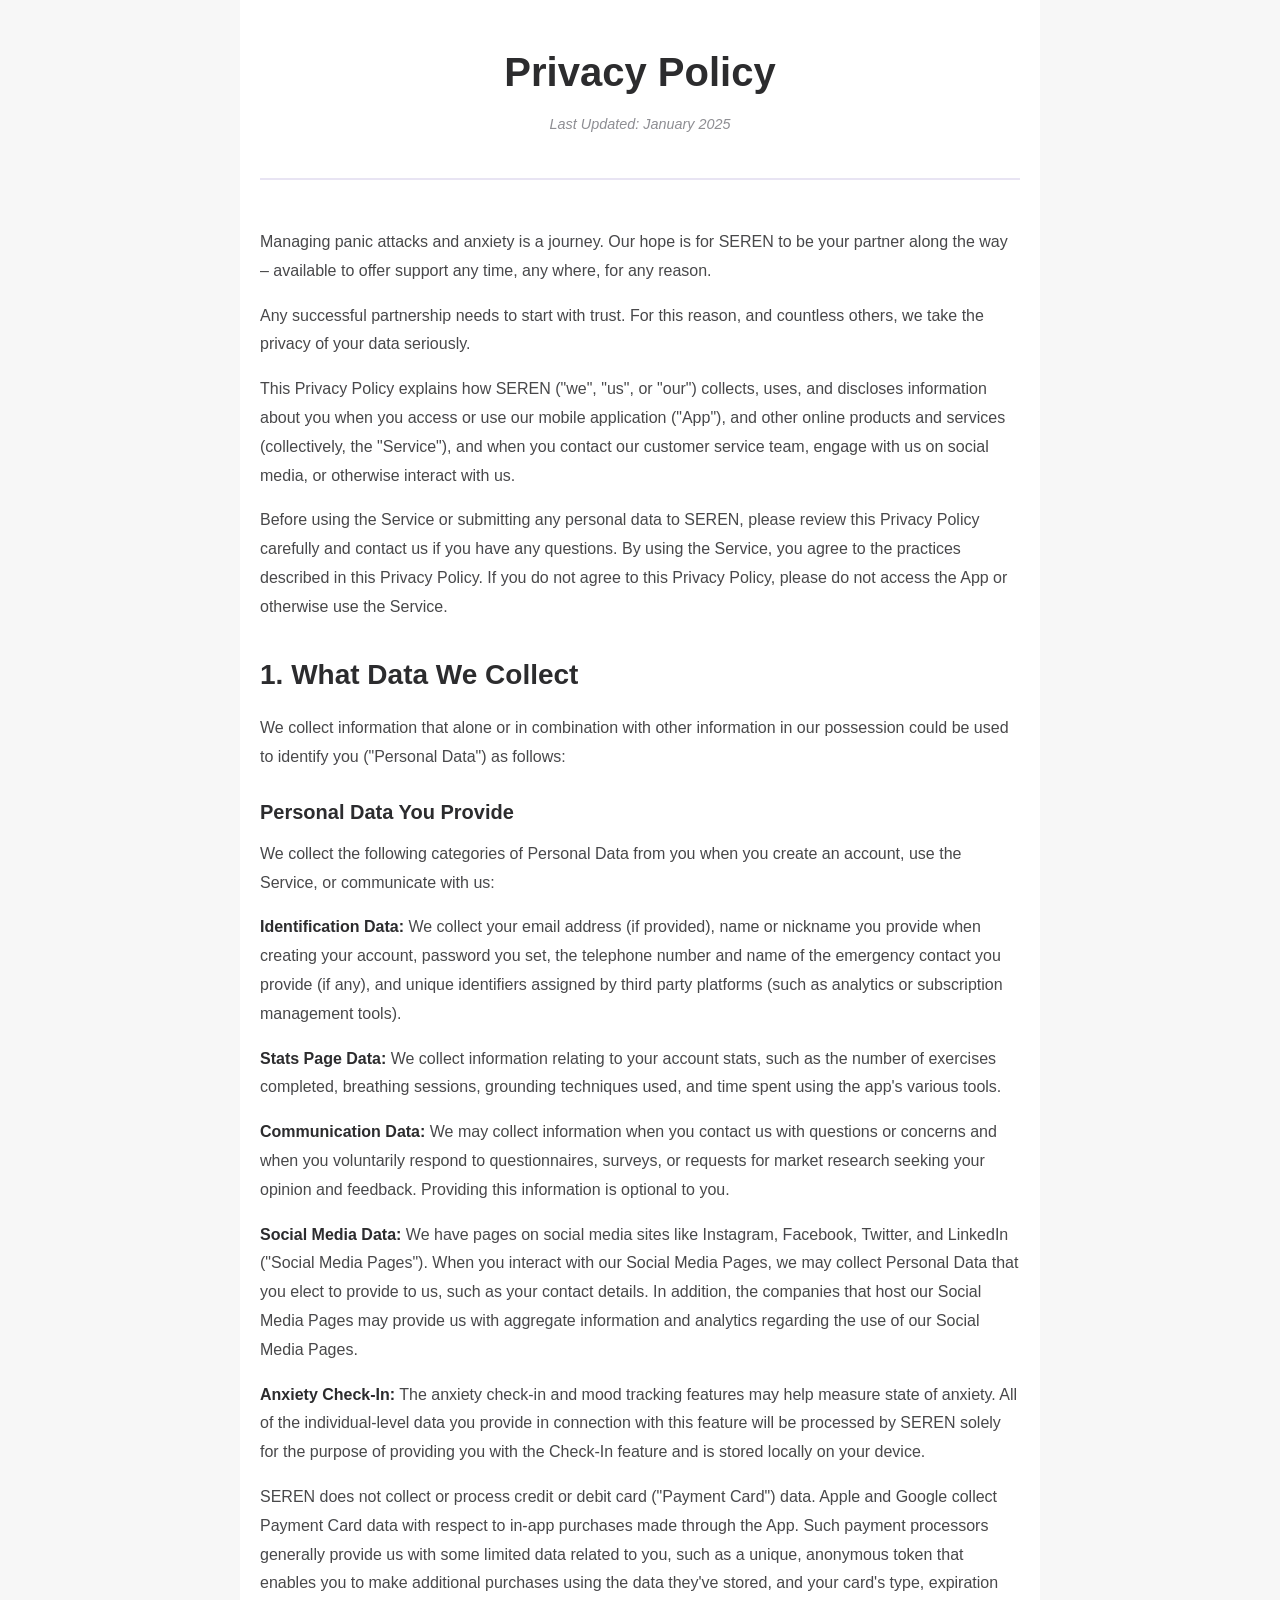
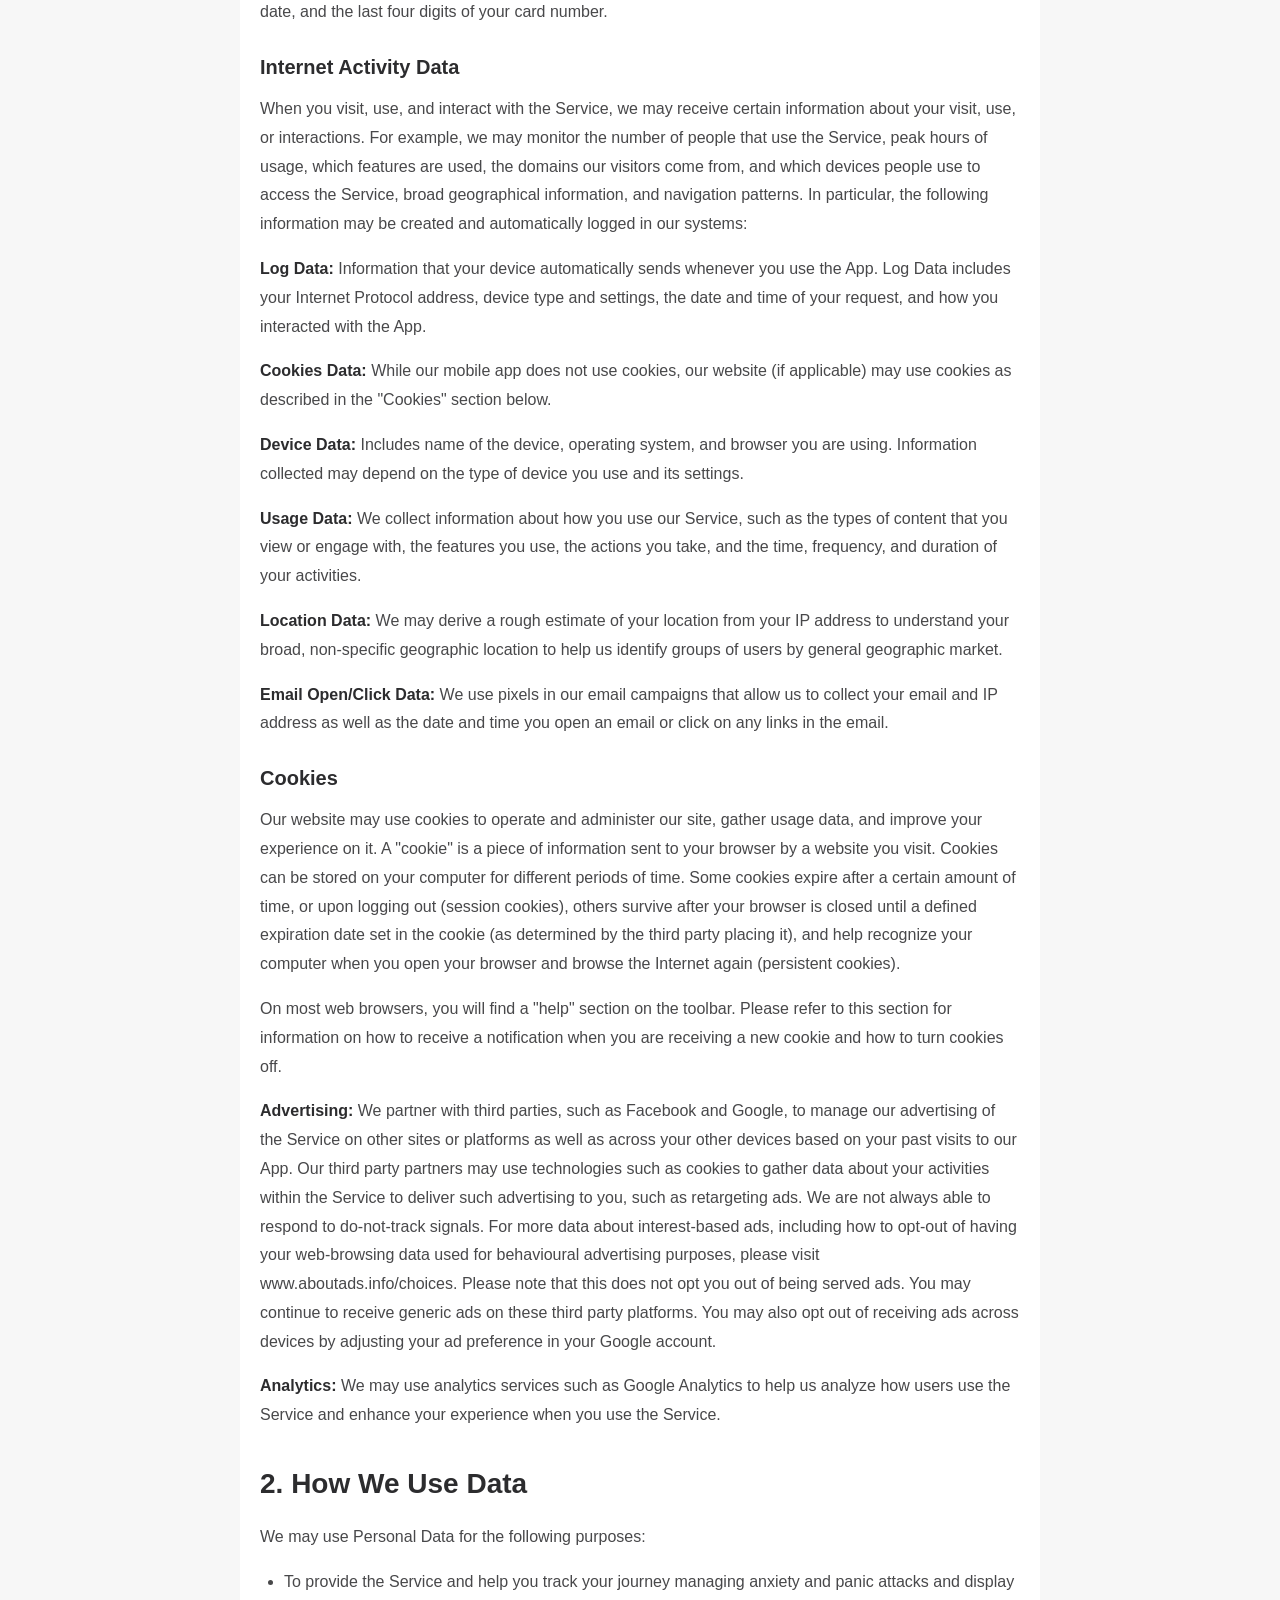
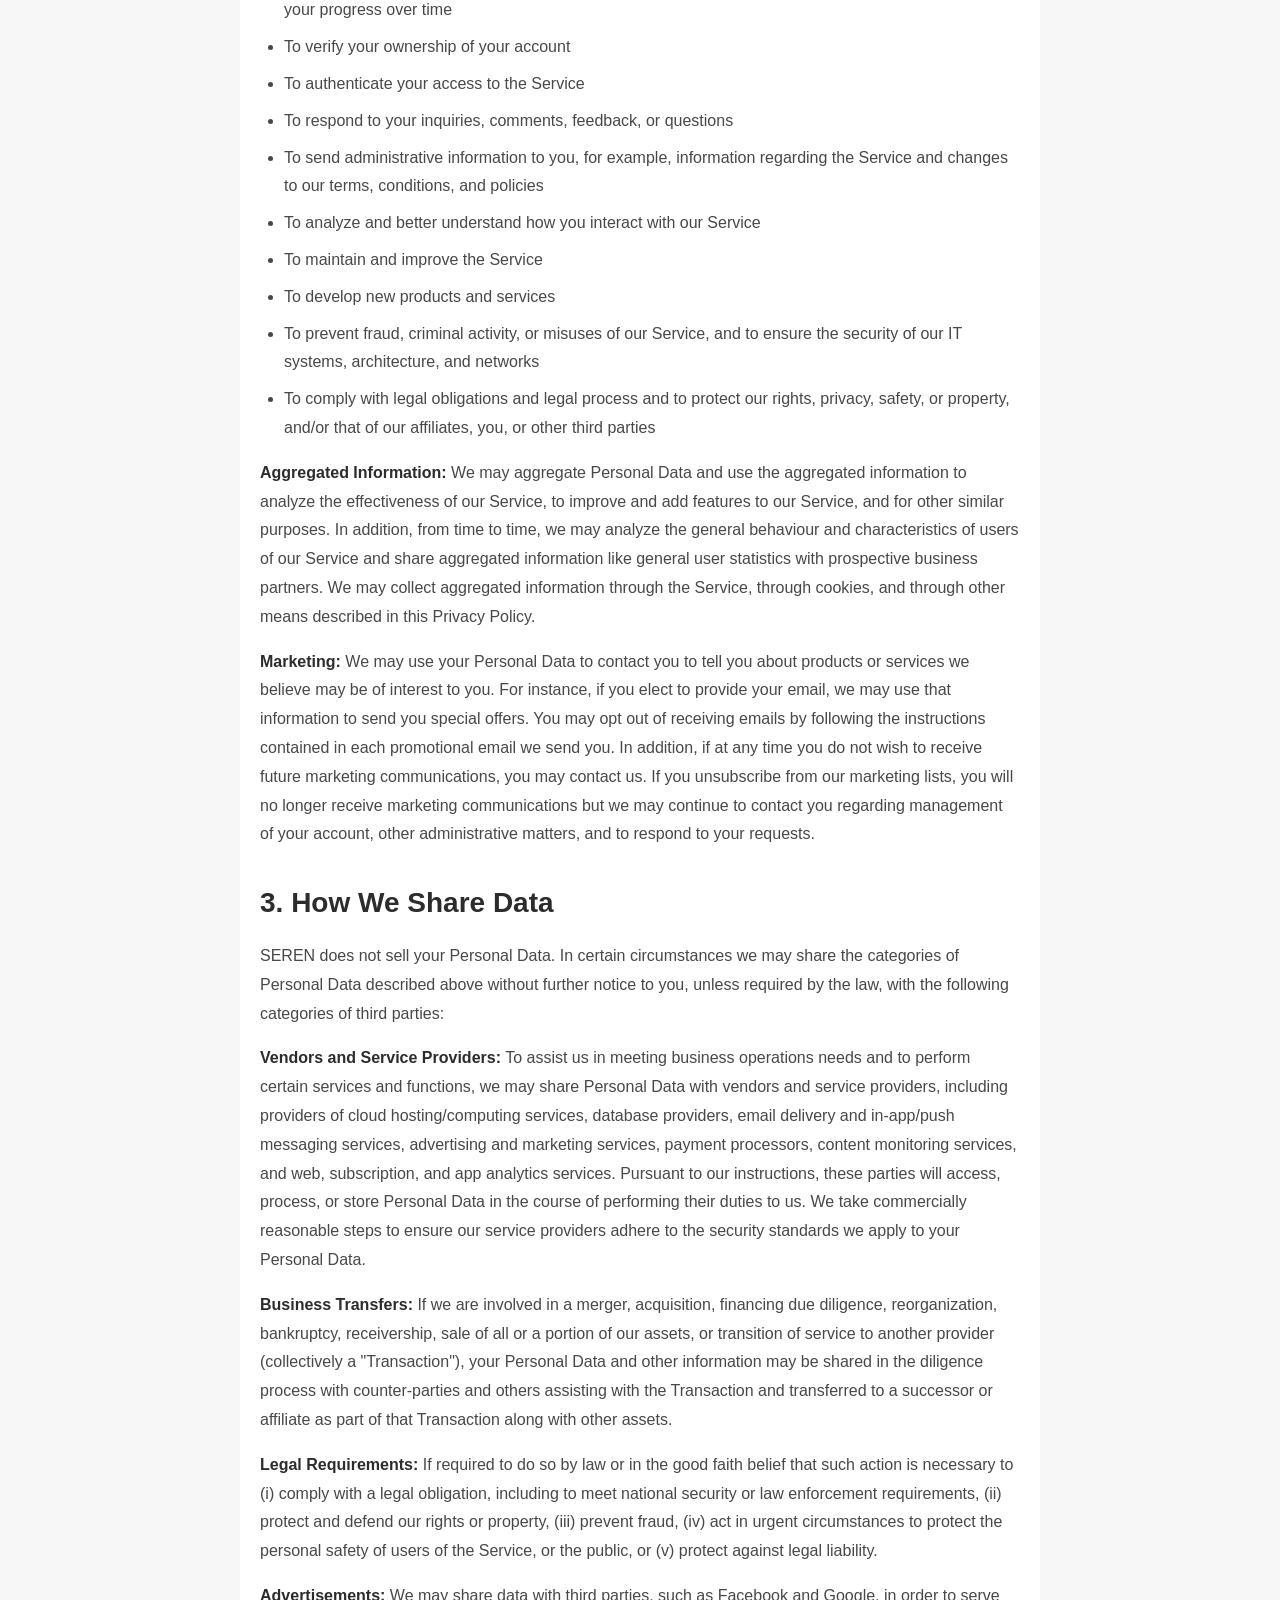
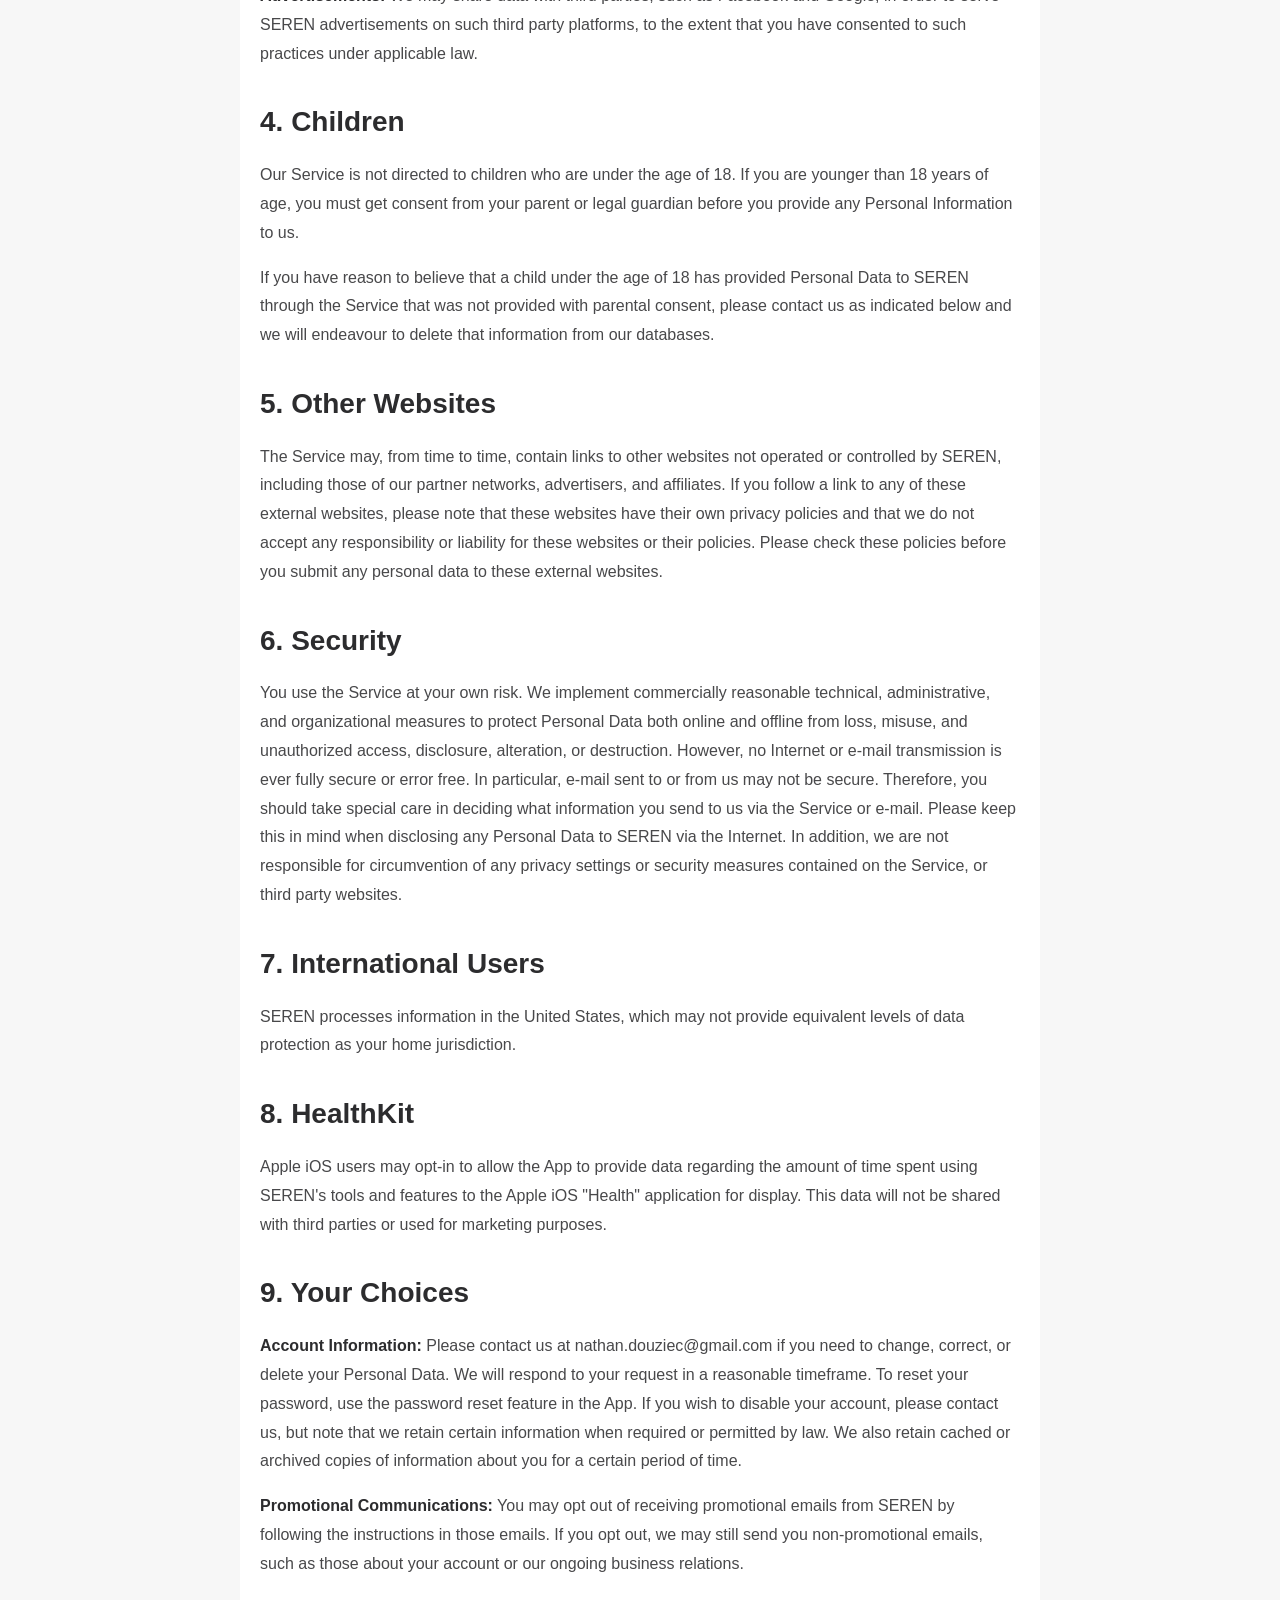
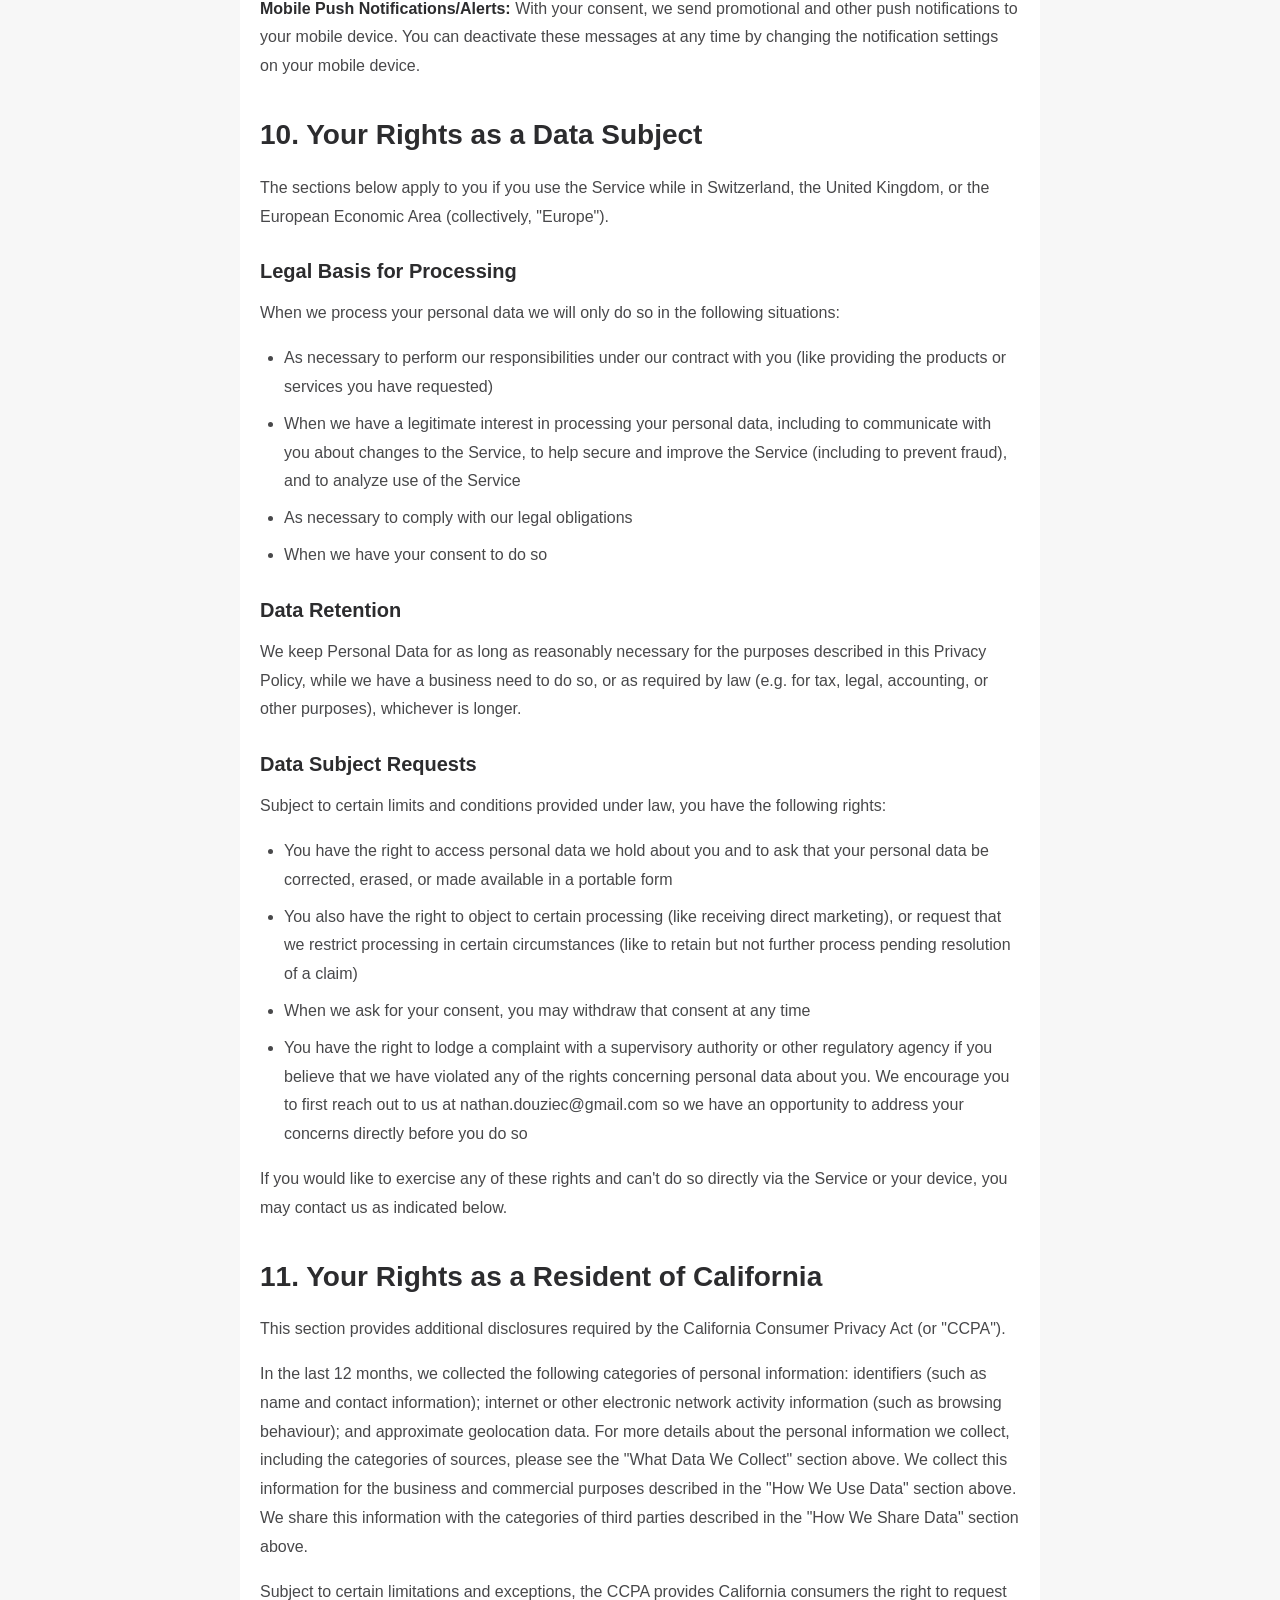
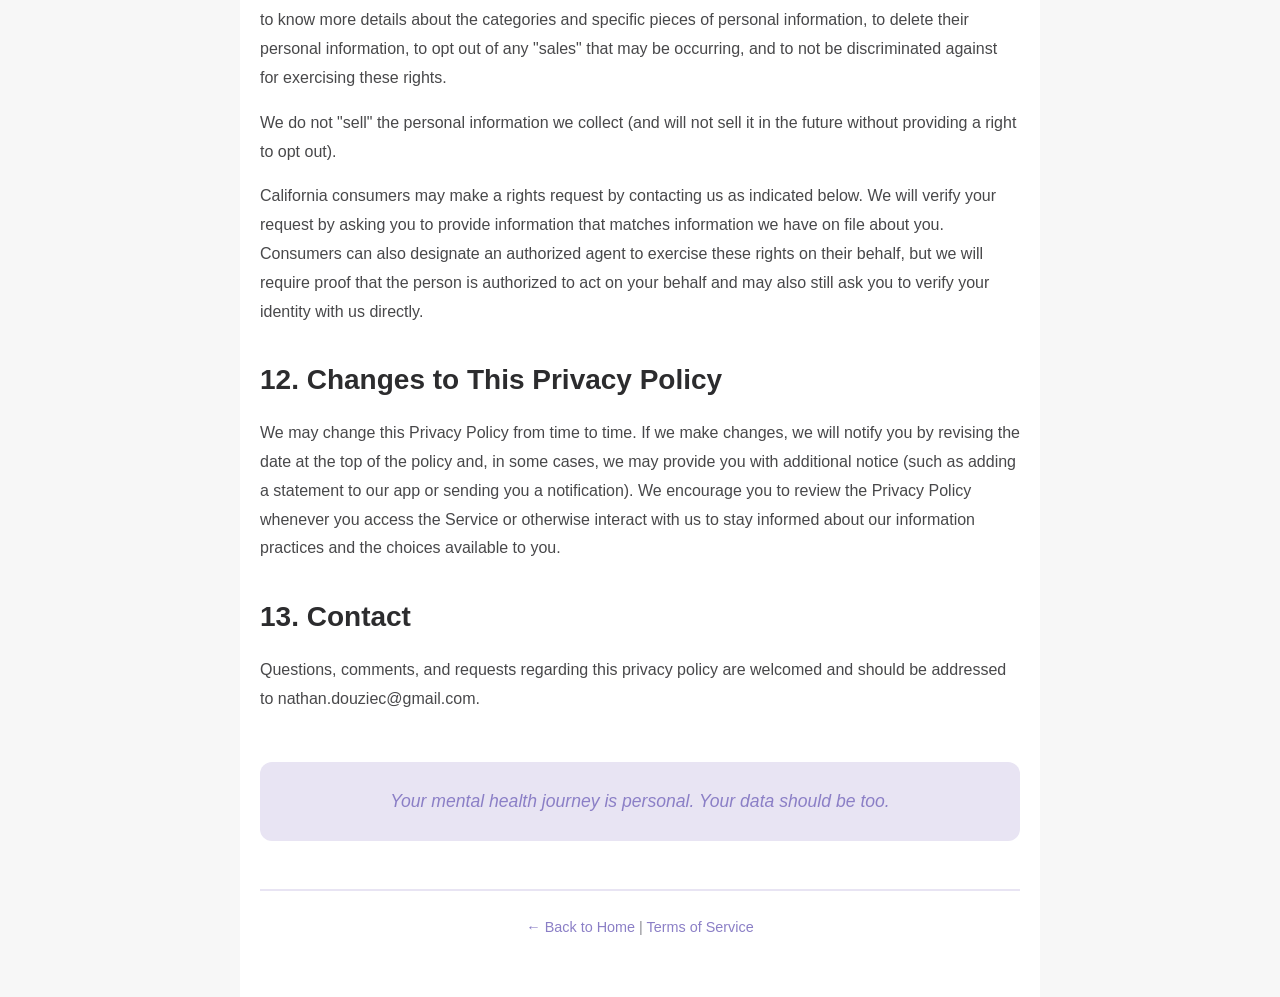
==== docs/privacy.html @ a89db605 "Update Privacy Policy and Terms of Service with comprehensive legal coverage - Added detailed CCPA a" ====
<!DOCTYPE html>
<html lang="en">
<head>
    <meta charset="UTF-8">
    <meta name="viewport" content="width=device-width, initial-scale=1.0">
    <title>Privacy Policy - SEREN</title>
    <link rel="stylesheet" href="style.css">
</head>
<body>
    <div class="container">
        <header>
            <h1>Privacy Policy</h1>
            <p class="last-updated">Last Updated: January 2025</p>
        </header>

        <main>
            <section>
                <p>Managing panic attacks and anxiety is a journey. Our hope is for SEREN to be your partner along the way – available to offer support any time, any where, for any reason.</p>
                <p>Any successful partnership needs to start with trust. For this reason, and countless others, we take the privacy of your data seriously.</p>
                <p>This Privacy Policy explains how SEREN ("we", "us", or "our") collects, uses, and discloses information about you when you access or use our mobile application ("App"), and other online products and services (collectively, the "Service"), and when you contact our customer service team, engage with us on social media, or otherwise interact with us.</p>
                <p>Before using the Service or submitting any personal data to SEREN, please review this Privacy Policy carefully and contact us if you have any questions. By using the Service, you agree to the practices described in this Privacy Policy. If you do not agree to this Privacy Policy, please do not access the App or otherwise use the Service.</p>
            </section>

            <section>
                <h2>1. What Data We Collect</h2>
                <p>We collect information that alone or in combination with other information in our possession could be used to identify you ("Personal Data") as follows:</p>

                <h3>Personal Data You Provide</h3>
                <p>We collect the following categories of Personal Data from you when you create an account, use the Service, or communicate with us:</p>

                <p><strong>Identification Data:</strong> We collect your email address (if provided), name or nickname you provide when creating your account, password you set, the telephone number and name of the emergency contact you provide (if any), and unique identifiers assigned by third party platforms (such as analytics or subscription management tools).</p>

                <p><strong>Stats Page Data:</strong> We collect information relating to your account stats, such as the number of exercises completed, breathing sessions, grounding techniques used, and time spent using the app's various tools.</p>

                <p><strong>Communication Data:</strong> We may collect information when you contact us with questions or concerns and when you voluntarily respond to questionnaires, surveys, or requests for market research seeking your opinion and feedback. Providing this information is optional to you.</p>

                <p><strong>Social Media Data:</strong> We have pages on social media sites like Instagram, Facebook, Twitter, and LinkedIn ("Social Media Pages"). When you interact with our Social Media Pages, we may collect Personal Data that you elect to provide to us, such as your contact details. In addition, the companies that host our Social Media Pages may provide us with aggregate information and analytics regarding the use of our Social Media Pages.</p>

                <p><strong>Anxiety Check-In:</strong> The anxiety check-in and mood tracking features may help measure state of anxiety. All of the individual-level data you provide in connection with this feature will be processed by SEREN solely for the purpose of providing you with the Check-In feature and is stored locally on your device.</p>

                <p>SEREN does not collect or process credit or debit card ("Payment Card") data. Apple and Google collect Payment Card data with respect to in-app purchases made through the App. Such payment processors generally provide us with some limited data related to you, such as a unique, anonymous token that enables you to make additional purchases using the data they've stored, and your card's type, expiration date, and the last four digits of your card number.</p>

                <h3>Internet Activity Data</h3>
                <p>When you visit, use, and interact with the Service, we may receive certain information about your visit, use, or interactions. For example, we may monitor the number of people that use the Service, peak hours of usage, which features are used, the domains our visitors come from, and which devices people use to access the Service, broad geographical information, and navigation patterns. In particular, the following information may be created and automatically logged in our systems:</p>

                <p><strong>Log Data:</strong> Information that your device automatically sends whenever you use the App. Log Data includes your Internet Protocol address, device type and settings, the date and time of your request, and how you interacted with the App.</p>

                <p><strong>Cookies Data:</strong> While our mobile app does not use cookies, our website (if applicable) may use cookies as described in the "Cookies" section below.</p>

                <p><strong>Device Data:</strong> Includes name of the device, operating system, and browser you are using. Information collected may depend on the type of device you use and its settings.</p>

                <p><strong>Usage Data:</strong> We collect information about how you use our Service, such as the types of content that you view or engage with, the features you use, the actions you take, and the time, frequency, and duration of your activities.</p>

                <p><strong>Location Data:</strong> We may derive a rough estimate of your location from your IP address to understand your broad, non-specific geographic location to help us identify groups of users by general geographic market.</p>

                <p><strong>Email Open/Click Data:</strong> We use pixels in our email campaigns that allow us to collect your email and IP address as well as the date and time you open an email or click on any links in the email.</p>

                <h3>Cookies</h3>
                <p>Our website may use cookies to operate and administer our site, gather usage data, and improve your experience on it. A "cookie" is a piece of information sent to your browser by a website you visit. Cookies can be stored on your computer for different periods of time. Some cookies expire after a certain amount of time, or upon logging out (session cookies), others survive after your browser is closed until a defined expiration date set in the cookie (as determined by the third party placing it), and help recognize your computer when you open your browser and browse the Internet again (persistent cookies).</p>

                <p>On most web browsers, you will find a "help" section on the toolbar. Please refer to this section for information on how to receive a notification when you are receiving a new cookie and how to turn cookies off.</p>

                <p><strong>Advertising:</strong> We partner with third parties, such as Facebook and Google, to manage our advertising of the Service on other sites or platforms as well as across your other devices based on your past visits to our App. Our third party partners may use technologies such as cookies to gather data about your activities within the Service to deliver such advertising to you, such as retargeting ads. We are not always able to respond to do-not-track signals. For more data about interest-based ads, including how to opt-out of having your web-browsing data used for behavioural advertising purposes, please visit www.aboutads.info/choices. Please note that this does not opt you out of being served ads. You may continue to receive generic ads on these third party platforms. You may also opt out of receiving ads across devices by adjusting your ad preference in your Google account.</p>

                <p><strong>Analytics:</strong> We may use analytics services such as Google Analytics to help us analyze how users use the Service and enhance your experience when you use the Service.</p>
            </section>

            <section>
                <h2>2. How We Use Data</h2>
                <p>We may use Personal Data for the following purposes:</p>
                <ul>
                    <li>To provide the Service and help you track your journey managing anxiety and panic attacks and display your progress over time</li>
                    <li>To verify your ownership of your account</li>
                    <li>To authenticate your access to the Service</li>
                    <li>To respond to your inquiries, comments, feedback, or questions</li>
                    <li>To send administrative information to you, for example, information regarding the Service and changes to our terms, conditions, and policies</li>
                    <li>To analyze and better understand how you interact with our Service</li>
                    <li>To maintain and improve the Service</li>
                    <li>To develop new products and services</li>
                    <li>To prevent fraud, criminal activity, or misuses of our Service, and to ensure the security of our IT systems, architecture, and networks</li>
                    <li>To comply with legal obligations and legal process and to protect our rights, privacy, safety, or property, and/or that of our affiliates, you, or other third parties</li>
                </ul>

                <p><strong>Aggregated Information:</strong> We may aggregate Personal Data and use the aggregated information to analyze the effectiveness of our Service, to improve and add features to our Service, and for other similar purposes. In addition, from time to time, we may analyze the general behaviour and characteristics of users of our Service and share aggregated information like general user statistics with prospective business partners. We may collect aggregated information through the Service, through cookies, and through other means described in this Privacy Policy.</p>

                <p><strong>Marketing:</strong> We may use your Personal Data to contact you to tell you about products or services we believe may be of interest to you. For instance, if you elect to provide your email, we may use that information to send you special offers. You may opt out of receiving emails by following the instructions contained in each promotional email we send you. In addition, if at any time you do not wish to receive future marketing communications, you may contact us. If you unsubscribe from our marketing lists, you will no longer receive marketing communications but we may continue to contact you regarding management of your account, other administrative matters, and to respond to your requests.</p>
            </section>

            <section>
                <h2>3. How We Share Data</h2>
                <p>SEREN does not sell your Personal Data. In certain circumstances we may share the categories of Personal Data described above without further notice to you, unless required by the law, with the following categories of third parties:</p>

                <p><strong>Vendors and Service Providers:</strong> To assist us in meeting business operations needs and to perform certain services and functions, we may share Personal Data with vendors and service providers, including providers of cloud hosting/computing services, database providers, email delivery and in-app/push messaging services, advertising and marketing services, payment processors, content monitoring services, and web, subscription, and app analytics services. Pursuant to our instructions, these parties will access, process, or store Personal Data in the course of performing their duties to us. We take commercially reasonable steps to ensure our service providers adhere to the security standards we apply to your Personal Data.</p>

                <p><strong>Business Transfers:</strong> If we are involved in a merger, acquisition, financing due diligence, reorganization, bankruptcy, receivership, sale of all or a portion of our assets, or transition of service to another provider (collectively a "Transaction"), your Personal Data and other information may be shared in the diligence process with counter-parties and others assisting with the Transaction and transferred to a successor or affiliate as part of that Transaction along with other assets.</p>

                <p><strong>Legal Requirements:</strong> If required to do so by law or in the good faith belief that such action is necessary to (i) comply with a legal obligation, including to meet national security or law enforcement requirements, (ii) protect and defend our rights or property, (iii) prevent fraud, (iv) act in urgent circumstances to protect the personal safety of users of the Service, or the public, or (v) protect against legal liability.</p>

                <p><strong>Advertisements:</strong> We may share data with third parties, such as Facebook and Google, in order to serve SEREN advertisements on such third party platforms, to the extent that you have consented to such practices under applicable law.</p>
            </section>

            <section>
                <h2>4. Children</h2>
                <p>Our Service is not directed to children who are under the age of 18. If you are younger than 18 years of age, you must get consent from your parent or legal guardian before you provide any Personal Information to us.</p>
                <p>If you have reason to believe that a child under the age of 18 has provided Personal Data to SEREN through the Service that was not provided with parental consent, please contact us as indicated below and we will endeavour to delete that information from our databases.</p>
            </section>

            <section>
                <h2>5. Other Websites</h2>
                <p>The Service may, from time to time, contain links to other websites not operated or controlled by SEREN, including those of our partner networks, advertisers, and affiliates. If you follow a link to any of these external websites, please note that these websites have their own privacy policies and that we do not accept any responsibility or liability for these websites or their policies. Please check these policies before you submit any personal data to these external websites.</p>
            </section>

            <section>
                <h2>6. Security</h2>
                <p>You use the Service at your own risk. We implement commercially reasonable technical, administrative, and organizational measures to protect Personal Data both online and offline from loss, misuse, and unauthorized access, disclosure, alteration, or destruction. However, no Internet or e-mail transmission is ever fully secure or error free. In particular, e-mail sent to or from us may not be secure. Therefore, you should take special care in deciding what information you send to us via the Service or e-mail. Please keep this in mind when disclosing any Personal Data to SEREN via the Internet. In addition, we are not responsible for circumvention of any privacy settings or security measures contained on the Service, or third party websites.</p>
            </section>

            <section>
                <h2>7. International Users</h2>
                <p>SEREN processes information in the United States, which may not provide equivalent levels of data protection as your home jurisdiction.</p>
            </section>

            <section>
                <h2>8. HealthKit</h2>
                <p>Apple iOS users may opt-in to allow the App to provide data regarding the amount of time spent using SEREN's tools and features to the Apple iOS "Health" application for display. This data will not be shared with third parties or used for marketing purposes.</p>
            </section>

            <section>
                <h2>9. Your Choices</h2>
                <p><strong>Account Information:</strong> Please contact us at nathan.douziec@gmail.com if you need to change, correct, or delete your Personal Data. We will respond to your request in a reasonable timeframe. To reset your password, use the password reset feature in the App. If you wish to disable your account, please contact us, but note that we retain certain information when required or permitted by law. We also retain cached or archived copies of information about you for a certain period of time.</p>

                <p><strong>Promotional Communications:</strong> You may opt out of receiving promotional emails from SEREN by following the instructions in those emails. If you opt out, we may still send you non-promotional emails, such as those about your account or our ongoing business relations.</p>

                <p><strong>Mobile Push Notifications/Alerts:</strong> With your consent, we send promotional and other push notifications to your mobile device. You can deactivate these messages at any time by changing the notification settings on your mobile device.</p>
            </section>

            <section>
                <h2>10. Your Rights as a Data Subject</h2>
                <p>The sections below apply to you if you use the Service while in Switzerland, the United Kingdom, or the European Economic Area (collectively, "Europe").</p>

                <h3>Legal Basis for Processing</h3>
                <p>When we process your personal data we will only do so in the following situations:</p>
                <ul>
                    <li>As necessary to perform our responsibilities under our contract with you (like providing the products or services you have requested)</li>
                    <li>When we have a legitimate interest in processing your personal data, including to communicate with you about changes to the Service, to help secure and improve the Service (including to prevent fraud), and to analyze use of the Service</li>
                    <li>As necessary to comply with our legal obligations</li>
                    <li>When we have your consent to do so</li>
                </ul>

                <h3>Data Retention</h3>
                <p>We keep Personal Data for as long as reasonably necessary for the purposes described in this Privacy Policy, while we have a business need to do so, or as required by law (e.g. for tax, legal, accounting, or other purposes), whichever is longer.</p>

                <h3>Data Subject Requests</h3>
                <p>Subject to certain limits and conditions provided under law, you have the following rights:</p>
                <ul>
                    <li>You have the right to access personal data we hold about you and to ask that your personal data be corrected, erased, or made available in a portable form</li>
                    <li>You also have the right to object to certain processing (like receiving direct marketing), or request that we restrict processing in certain circumstances (like to retain but not further process pending resolution of a claim)</li>
                    <li>When we ask for your consent, you may withdraw that consent at any time</li>
                    <li>You have the right to lodge a complaint with a supervisory authority or other regulatory agency if you believe that we have violated any of the rights concerning personal data about you. We encourage you to first reach out to us at nathan.douziec@gmail.com so we have an opportunity to address your concerns directly before you do so</li>
                </ul>
                <p>If you would like to exercise any of these rights and can't do so directly via the Service or your device, you may contact us as indicated below.</p>
            </section>

            <section>
                <h2>11. Your Rights as a Resident of California</h2>
                <p>This section provides additional disclosures required by the California Consumer Privacy Act (or "CCPA").</p>
                <p>In the last 12 months, we collected the following categories of personal information: identifiers (such as name and contact information); internet or other electronic network activity information (such as browsing behaviour); and approximate geolocation data. For more details about the personal information we collect, including the categories of sources, please see the "What Data We Collect" section above. We collect this information for the business and commercial purposes described in the "How We Use Data" section above. We share this information with the categories of third parties described in the "How We Share Data" section above.</p>
                <p>Subject to certain limitations and exceptions, the CCPA provides California consumers the right to request to know more details about the categories and specific pieces of personal information, to delete their personal information, to opt out of any "sales" that may be occurring, and to not be discriminated against for exercising these rights.</p>
                <p>We do not "sell" the personal information we collect (and will not sell it in the future without providing a right to opt out).</p>
                <p>California consumers may make a rights request by contacting us as indicated below. We will verify your request by asking you to provide information that matches information we have on file about you. Consumers can also designate an authorized agent to exercise these rights on their behalf, but we will require proof that the person is authorized to act on your behalf and may also still ask you to verify your identity with us directly.</p>
            </section>

            <section>
                <h2>12. Changes to This Privacy Policy</h2>
                <p>We may change this Privacy Policy from time to time. If we make changes, we will notify you by revising the date at the top of the policy and, in some cases, we may provide you with additional notice (such as adding a statement to our app or sending you a notification). We encourage you to review the Privacy Policy whenever you access the Service or otherwise interact with us to stay informed about our information practices and the choices available to you.</p>
            </section>

            <section>
                <h2>13. Contact</h2>
                <p>Questions, comments, and requests regarding this privacy policy are welcomed and should be addressed to nathan.douziec@gmail.com.</p>
            </section>

            <div class="tagline">
                <p><em>Your mental health journey is personal. Your data should be too.</em></p>
            </div>
        </main>

        <footer>
            <p><a href="index.html">← Back to Home</a> | <a href="terms.html">Terms of Service</a></p>
        </footer>
    </div>
</body>
</html>
---- docs/style.css ----
/* SEREN Legal Documents Stylesheet */

:root {
    --primary-purple: #8B7FC6;
    --light-purple: #E8E4F3;
    --text-dark: #2C2C2E;
    --text-medium: #48484A;
    --text-light: #8E8E93;
    --bg-white: #FFFFFF;
    --bg-light: #F7F7F7;
}

* {
    margin: 0;
    padding: 0;
    box-sizing: border-box;
}

body {
    font-family: -apple-system, BlinkMacSystemFont, 'Inter', 'Segoe UI', Roboto, sans-serif;
    line-height: 1.6;
    color: var(--text-medium);
    background-color: var(--bg-light);
}

.container {
    max-width: 800px;
    margin: 0 auto;
    padding: 40px 20px;
    background-color: var(--bg-white);
    min-height: 100vh;
}

header {
    text-align: center;
    margin-bottom: 48px;
    padding-bottom: 24px;
    border-bottom: 2px solid var(--light-purple);
}

header h1 {
    font-size: 2.5rem;
    font-weight: 700;
    color: var(--text-dark);
    margin-bottom: 8px;
}

.last-updated {
    font-size: 0.9rem;
    color: var(--text-light);
    font-style: italic;
}

main {
    margin-bottom: 48px;
}

section {
    margin-bottom: 32px;
}

h2 {
    font-size: 1.75rem;
    font-weight: 600;
    color: var(--text-dark);
    margin-top: 32px;
    margin-bottom: 16px;
}

h3 {
    font-size: 1.25rem;
    font-weight: 600;
    color: var(--text-dark);
    margin-top: 24px;
    margin-bottom: 12px;
}

p {
    margin-bottom: 16px;
    line-height: 1.8;
}

ul {
    margin-left: 24px;
    margin-bottom: 16px;
}

li {
    margin-bottom: 8px;
    line-height: 1.8;
}

strong {
    color: var(--text-dark);
    font-weight: 600;
}

a {
    color: var(--primary-purple);
    text-decoration: none;
    transition: opacity 0.2s ease;
}

a:hover {
    opacity: 0.7;
    text-decoration: underline;
}

.tagline {
    text-align: center;
    margin-top: 48px;
    padding: 24px;
    background-color: var(--light-purple);
    border-radius: 12px;
}

.tagline p {
    font-size: 1.1rem;
    color: var(--primary-purple);
    margin-bottom: 0;
}

footer {
    text-align: center;
    padding-top: 24px;
    border-top: 2px solid var(--light-purple);
    color: var(--text-light);
    font-size: 0.9rem;
}

/* Responsive Design */
@media (max-width: 768px) {
    .container {
        padding: 24px 16px;
    }

    header h1 {
        font-size: 2rem;
    }

    h2 {
        font-size: 1.5rem;
    }

    h3 {
        font-size: 1.1rem;
    }
}

/* Landing Page Specific Styles */
.hero {
    text-align: center;
    padding: 80px 20px;
}

.hero h1 {
    font-size: 3rem;
    color: var(--text-dark);
    margin-bottom: 16px;
}

.hero .subtitle {
    font-size: 1.25rem;
    color: var(--text-medium);
    margin-bottom: 32px;
}

.cta-button {
    display: inline-block;
    padding: 16px 32px;
    background-color: var(--primary-purple);
    color: white;
    border-radius: 12px;
    font-weight: 600;
    font-size: 1.1rem;
    transition: all 0.3s ease;
}

.cta-button:hover {
    background-color: #7A6FB5;
    transform: translateY(-2px);
    box-shadow: 0 4px 12px rgba(139, 127, 198, 0.3);
    text-decoration: none;
    opacity: 1;
}

.links {
    display: flex;
    justify-content: center;
    gap: 32px;
    margin-top: 48px;
}

.links a {
    font-size: 1.1rem;
}
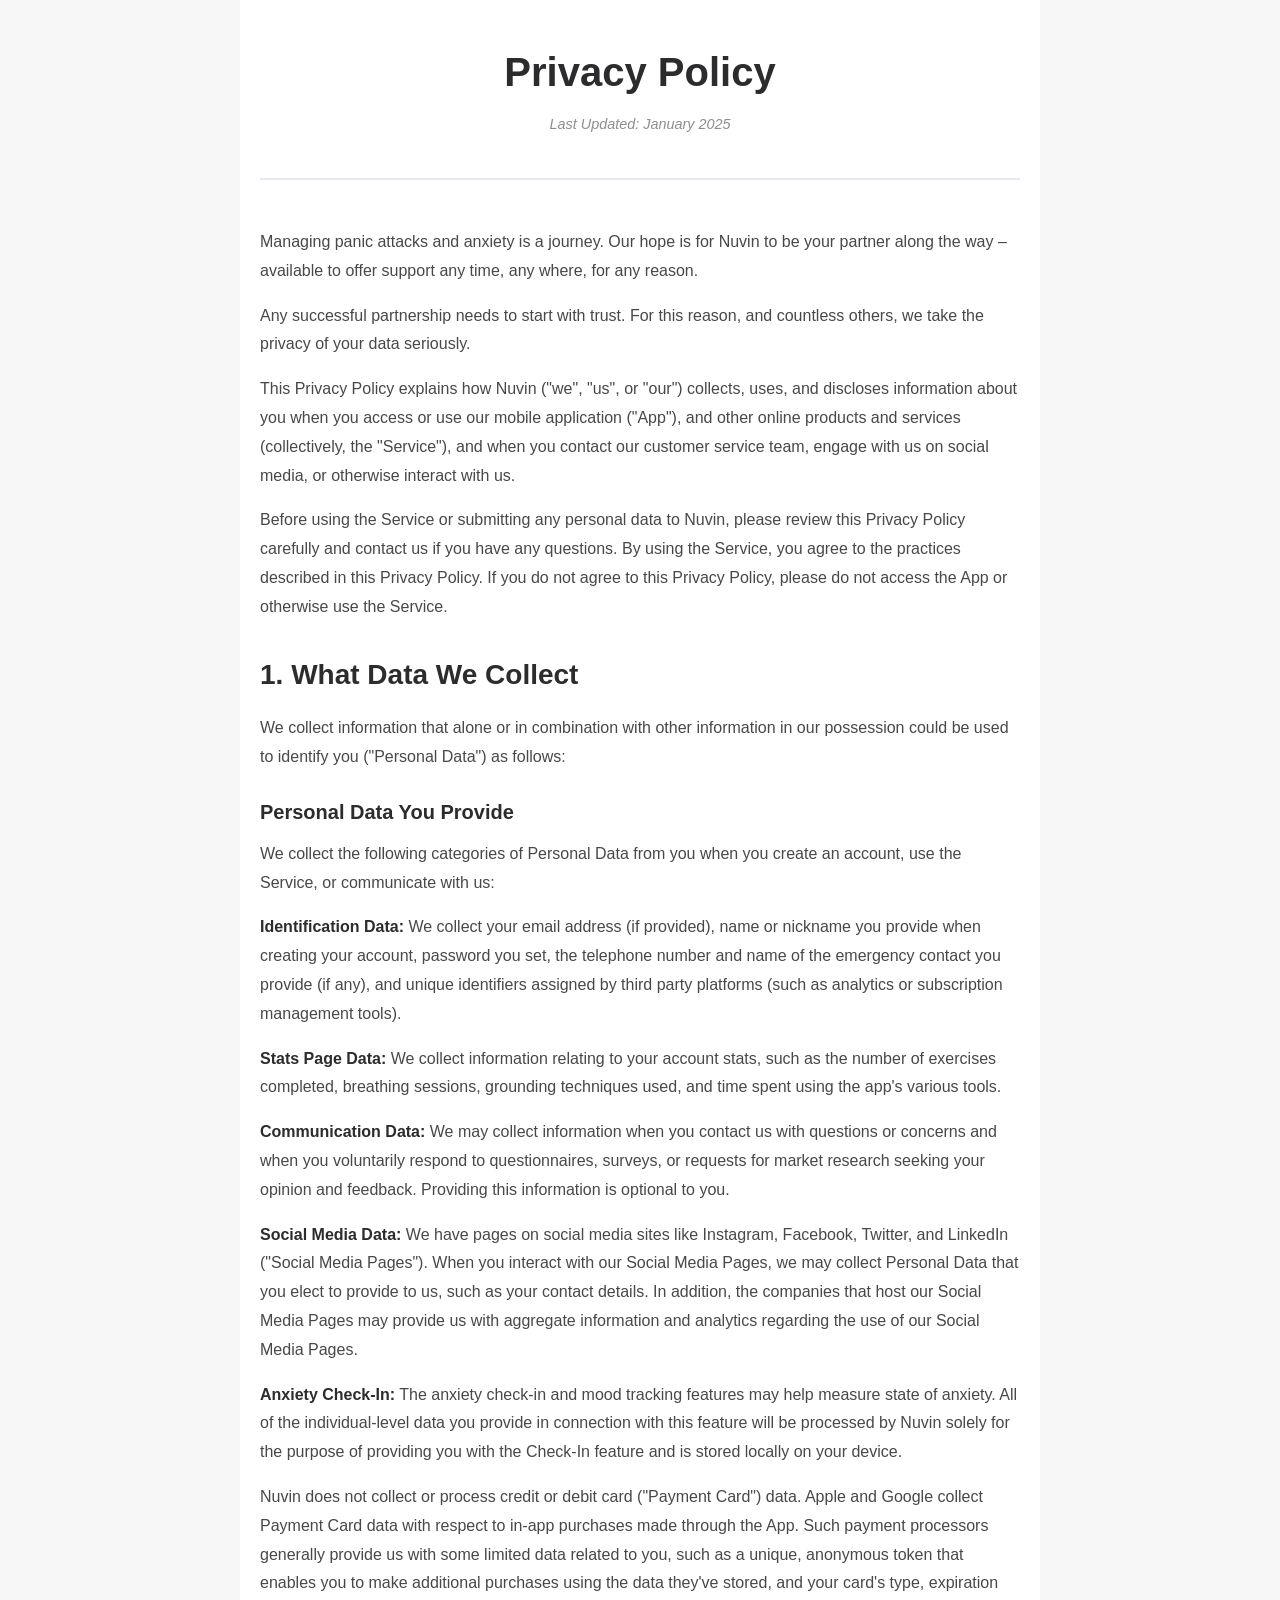
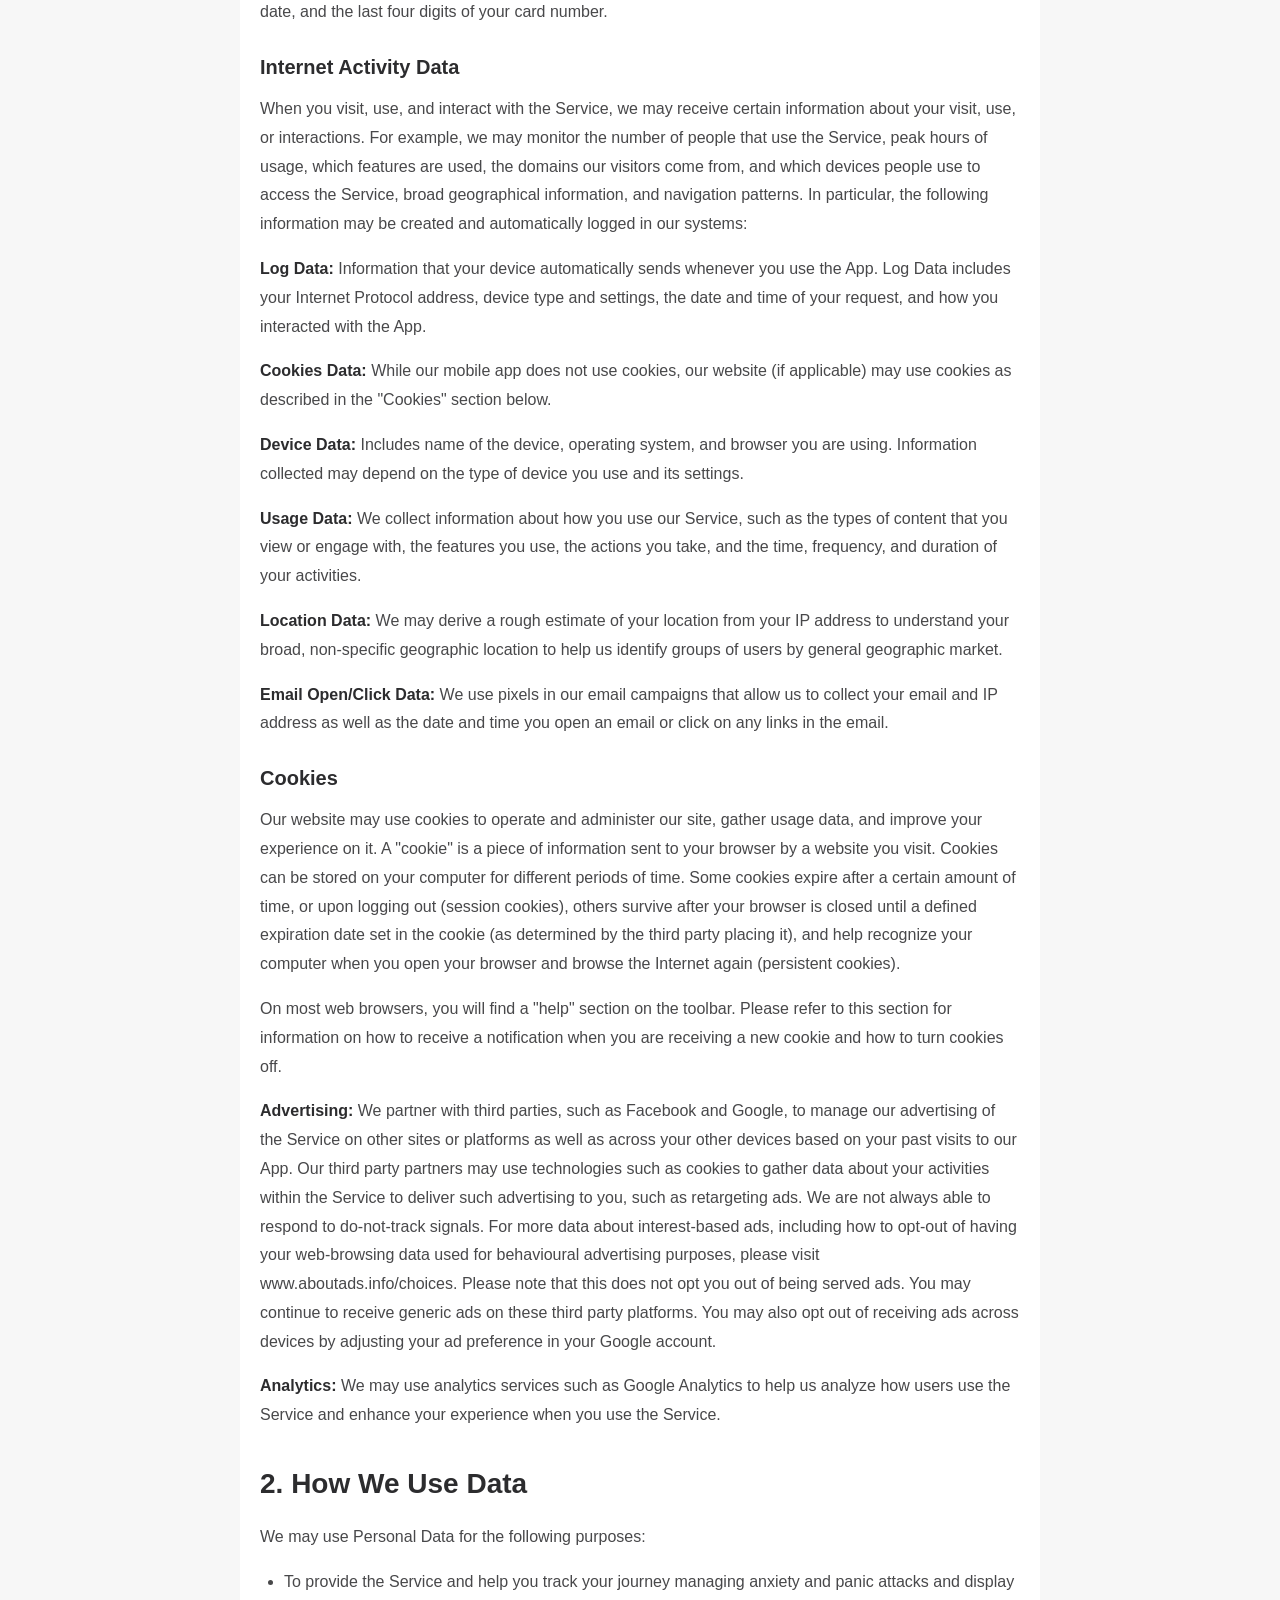
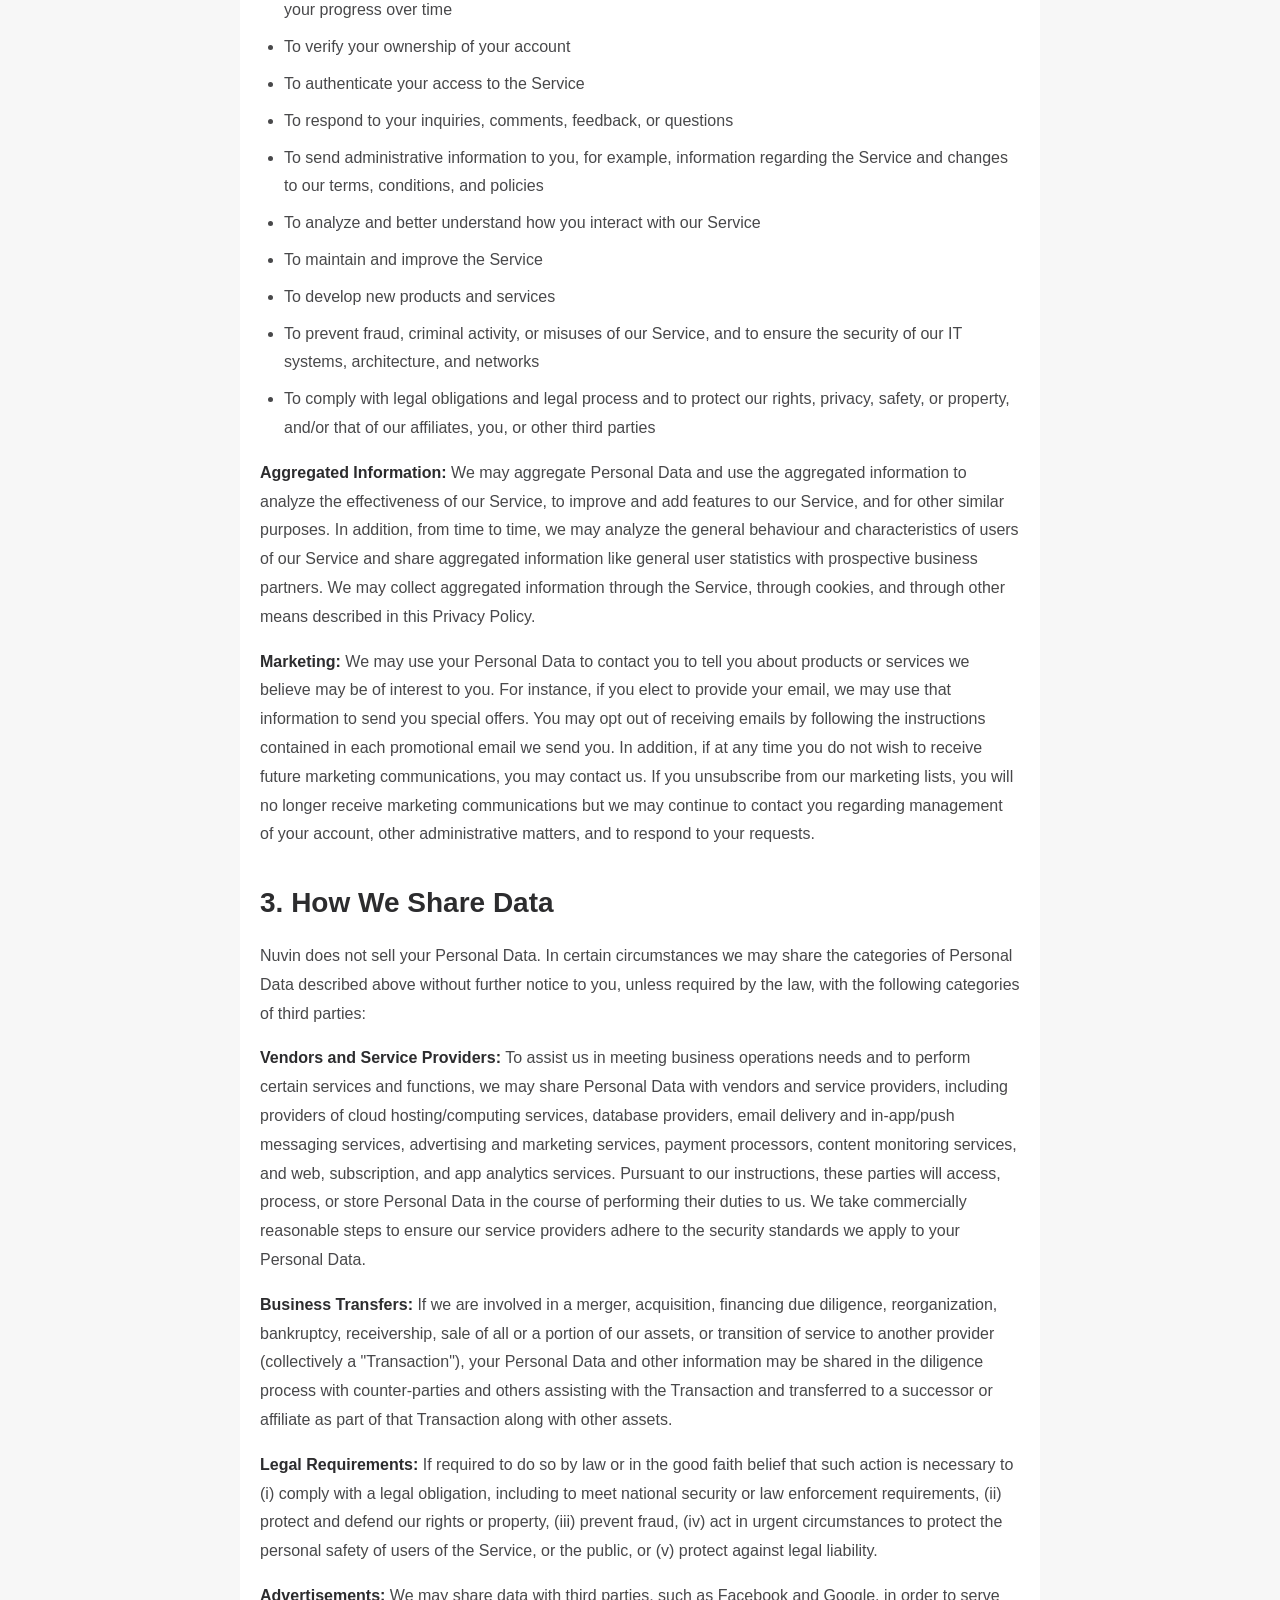
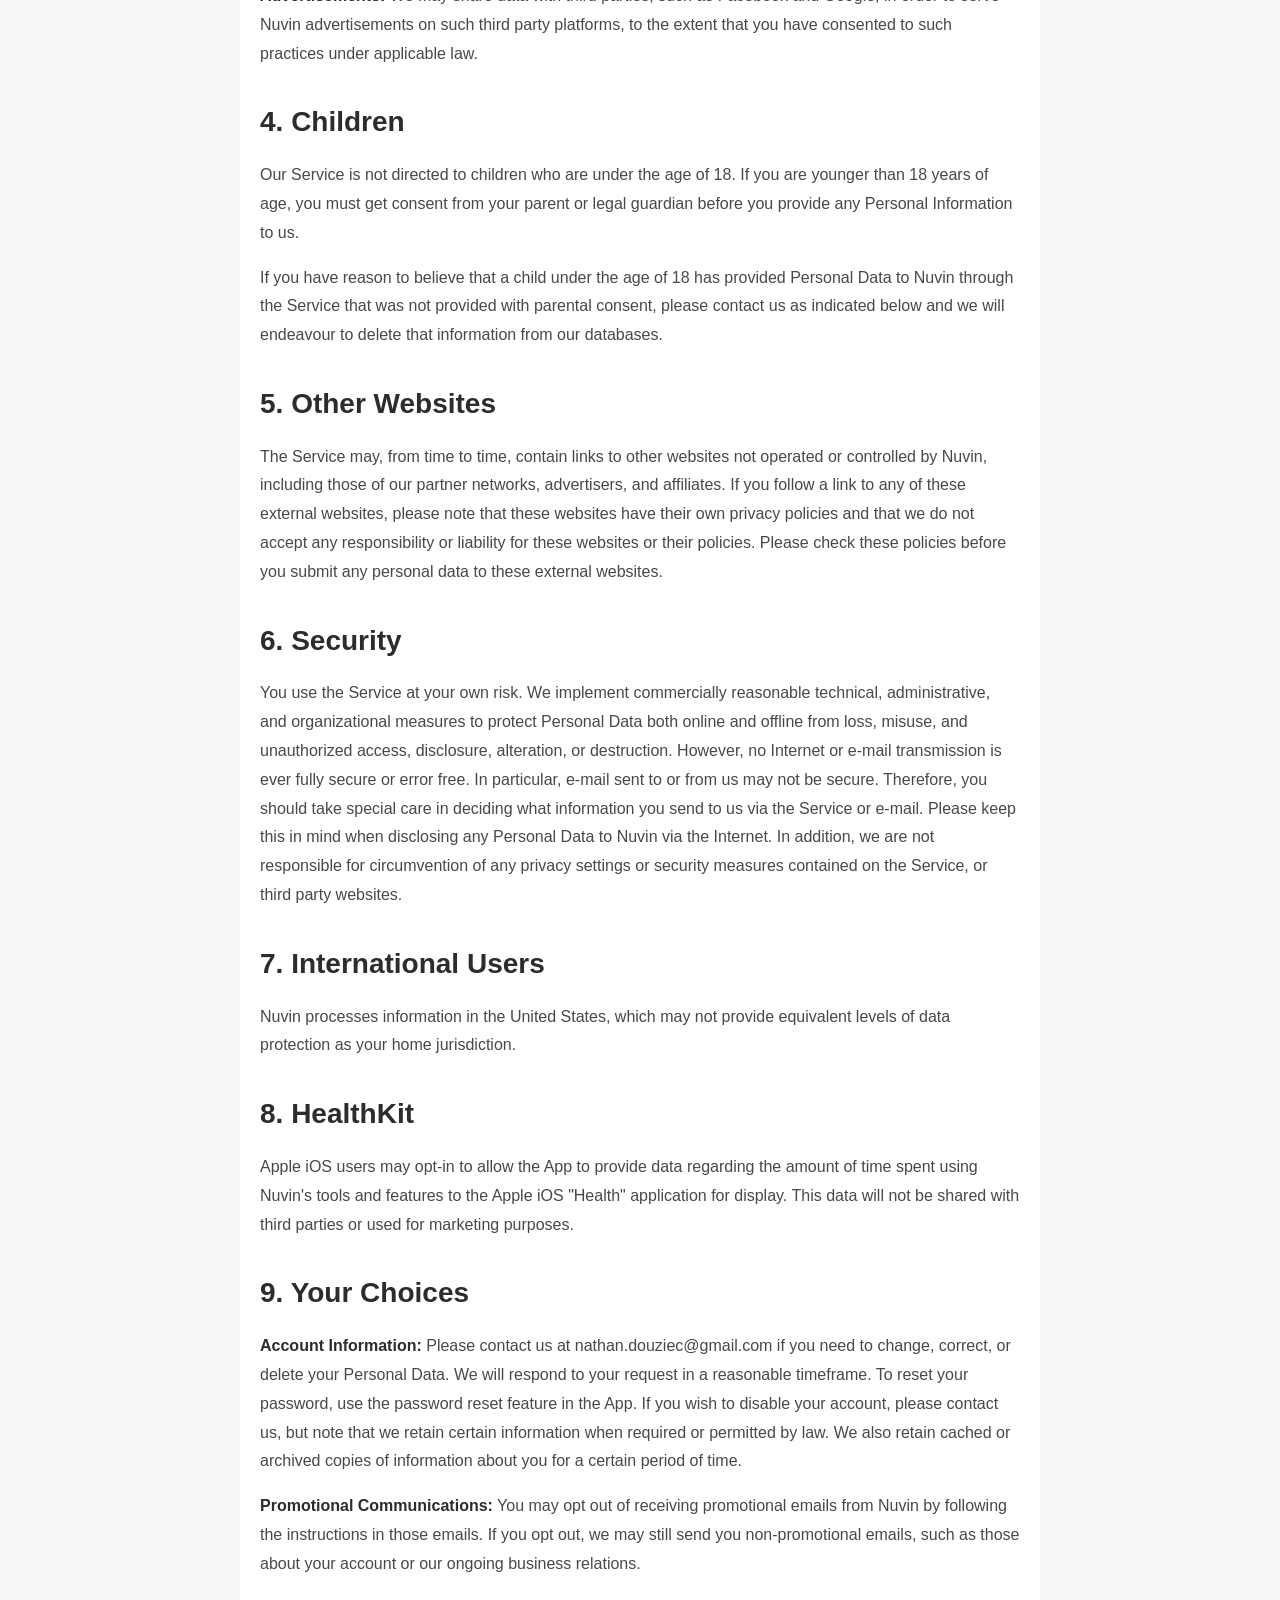
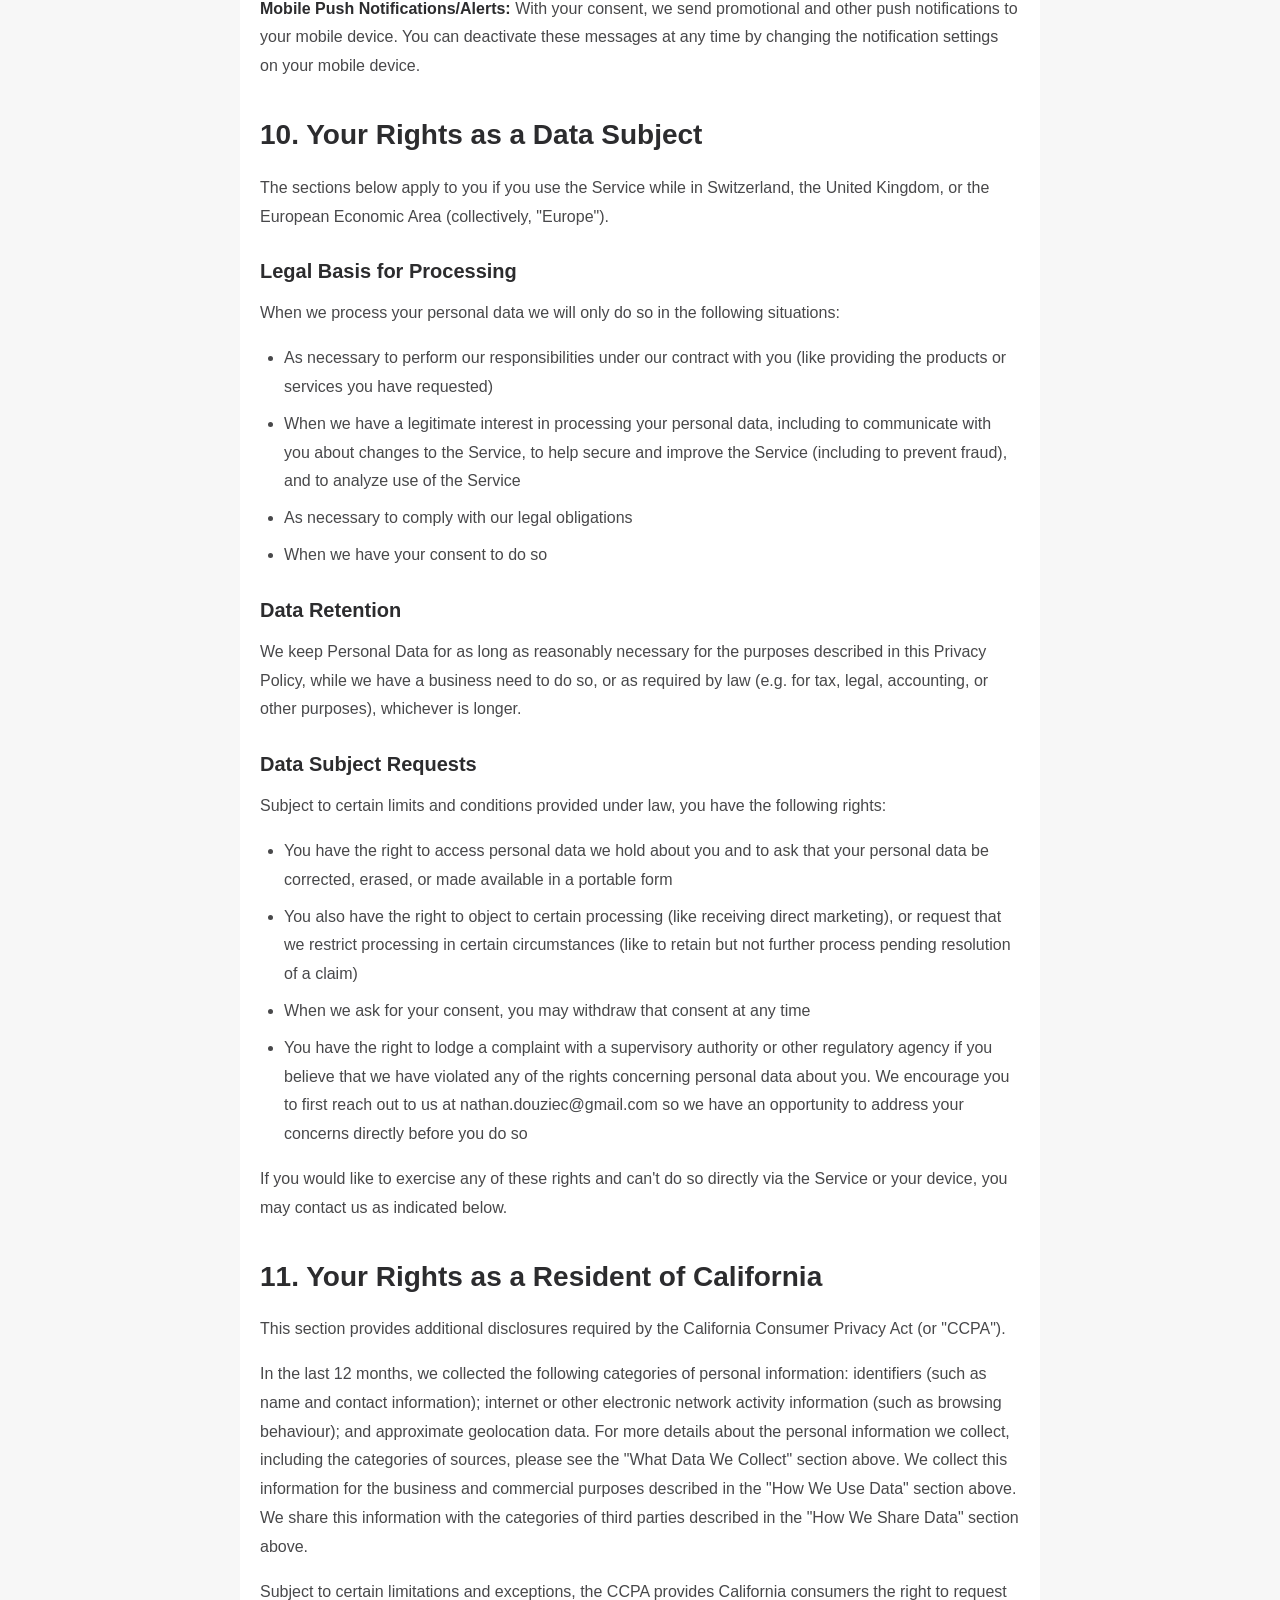
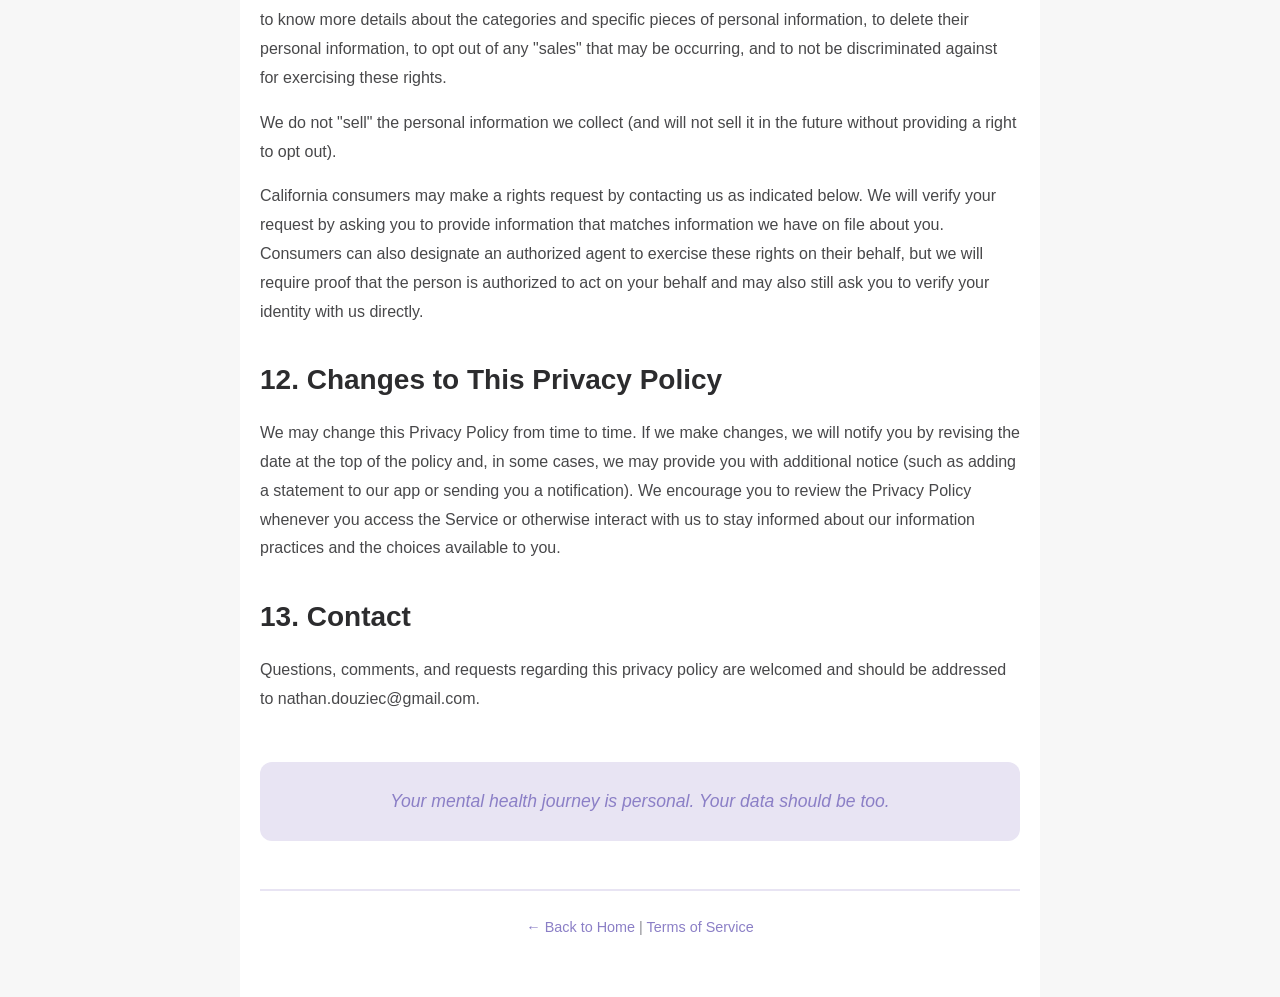
==== commit 63563275: "Version 1.2.0 - Critical pre-release fixes SECURITY: - Ensure Config.plist is properly ignored in gi" ====
--- a/docs/privacy.html
+++ b/docs/privacy.html
@@ -3,7 +3,7 @@
 <head>
     <meta charset="UTF-8">
     <meta name="viewport" content="width=device-width, initial-scale=1.0">
-    <title>Privacy Policy - SEREN</title>
+    <title>Privacy Policy - Nuvin</title>
     <link rel="stylesheet" href="style.css">
 </head>
 <body>
@@ -15,10 +15,10 @@
 
         <main>
             <section>
-                <p>Managing panic attacks and anxiety is a journey. Our hope is for SEREN to be your partner along the way – available to offer support any time, any where, for any reason.</p>
+                <p>Managing panic attacks and anxiety is a journey. Our hope is for Nuvin to be your partner along the way – available to offer support any time, any where, for any reason.</p>
                 <p>Any successful partnership needs to start with trust. For this reason, and countless others, we take the privacy of your data seriously.</p>
-                <p>This Privacy Policy explains how SEREN ("we", "us", or "our") collects, uses, and discloses information about you when you access or use our mobile application ("App"), and other online products and services (collectively, the "Service"), and when you contact our customer service team, engage with us on social media, or otherwise interact with us.</p>
-                <p>Before using the Service or submitting any personal data to SEREN, please review this Privacy Policy carefully and contact us if you have any questions. By using the Service, you agree to the practices described in this Privacy Policy. If you do not agree to this Privacy Policy, please do not access the App or otherwise use the Service.</p>
+                <p>This Privacy Policy explains how Nuvin ("we", "us", or "our") collects, uses, and discloses information about you when you access or use our mobile application ("App"), and other online products and services (collectively, the "Service"), and when you contact our customer service team, engage with us on social media, or otherwise interact with us.</p>
+                <p>Before using the Service or submitting any personal data to Nuvin, please review this Privacy Policy carefully and contact us if you have any questions. By using the Service, you agree to the practices described in this Privacy Policy. If you do not agree to this Privacy Policy, please do not access the App or otherwise use the Service.</p>
             </section>
 
             <section>
@@ -36,9 +36,9 @@
 
                 <p><strong>Social Media Data:</strong> We have pages on social media sites like Instagram, Facebook, Twitter, and LinkedIn ("Social Media Pages"). When you interact with our Social Media Pages, we may collect Personal Data that you elect to provide to us, such as your contact details. In addition, the companies that host our Social Media Pages may provide us with aggregate information and analytics regarding the use of our Social Media Pages.</p>
 
-                <p><strong>Anxiety Check-In:</strong> The anxiety check-in and mood tracking features may help measure state of anxiety. All of the individual-level data you provide in connection with this feature will be processed by SEREN solely for the purpose of providing you with the Check-In feature and is stored locally on your device.</p>
+                <p><strong>Anxiety Check-In:</strong> The anxiety check-in and mood tracking features may help measure state of anxiety. All of the individual-level data you provide in connection with this feature will be processed by Nuvin solely for the purpose of providing you with the Check-In feature and is stored locally on your device.</p>
 
-                <p>SEREN does not collect or process credit or debit card ("Payment Card") data. Apple and Google collect Payment Card data with respect to in-app purchases made through the App. Such payment processors generally provide us with some limited data related to you, such as a unique, anonymous token that enables you to make additional purchases using the data they've stored, and your card's type, expiration date, and the last four digits of your card number.</p>
+                <p>Nuvin does not collect or process credit or debit card ("Payment Card") data. Apple and Google collect Payment Card data with respect to in-app purchases made through the App. Such payment processors generally provide us with some limited data related to you, such as a unique, anonymous token that enables you to make additional purchases using the data they've stored, and your card's type, expiration date, and the last four digits of your card number.</p>
 
                 <h3>Internet Activity Data</h3>
                 <p>When you visit, use, and interact with the Service, we may receive certain information about your visit, use, or interactions. For example, we may monitor the number of people that use the Service, peak hours of usage, which features are used, the domains our visitors come from, and which devices people use to access the Service, broad geographical information, and navigation patterns. In particular, the following information may be created and automatically logged in our systems:</p>
@@ -88,7 +88,7 @@
 
             <section>
                 <h2>3. How We Share Data</h2>
-                <p>SEREN does not sell your Personal Data. In certain circumstances we may share the categories of Personal Data described above without further notice to you, unless required by the law, with the following categories of third parties:</p>
+                <p>Nuvin does not sell your Personal Data. In certain circumstances we may share the categories of Personal Data described above without further notice to you, unless required by the law, with the following categories of third parties:</p>
 
                 <p><strong>Vendors and Service Providers:</strong> To assist us in meeting business operations needs and to perform certain services and functions, we may share Personal Data with vendors and service providers, including providers of cloud hosting/computing services, database providers, email delivery and in-app/push messaging services, advertising and marketing services, payment processors, content monitoring services, and web, subscription, and app analytics services. Pursuant to our instructions, these parties will access, process, or store Personal Data in the course of performing their duties to us. We take commercially reasonable steps to ensure our service providers adhere to the security standards we apply to your Personal Data.</p>
 
@@ -96,40 +96,40 @@
 
                 <p><strong>Legal Requirements:</strong> If required to do so by law or in the good faith belief that such action is necessary to (i) comply with a legal obligation, including to meet national security or law enforcement requirements, (ii) protect and defend our rights or property, (iii) prevent fraud, (iv) act in urgent circumstances to protect the personal safety of users of the Service, or the public, or (v) protect against legal liability.</p>
 
-                <p><strong>Advertisements:</strong> We may share data with third parties, such as Facebook and Google, in order to serve SEREN advertisements on such third party platforms, to the extent that you have consented to such practices under applicable law.</p>
+                <p><strong>Advertisements:</strong> We may share data with third parties, such as Facebook and Google, in order to serve Nuvin advertisements on such third party platforms, to the extent that you have consented to such practices under applicable law.</p>
             </section>
 
             <section>
                 <h2>4. Children</h2>
                 <p>Our Service is not directed to children who are under the age of 18. If you are younger than 18 years of age, you must get consent from your parent or legal guardian before you provide any Personal Information to us.</p>
-                <p>If you have reason to believe that a child under the age of 18 has provided Personal Data to SEREN through the Service that was not provided with parental consent, please contact us as indicated below and we will endeavour to delete that information from our databases.</p>
+                <p>If you have reason to believe that a child under the age of 18 has provided Personal Data to Nuvin through the Service that was not provided with parental consent, please contact us as indicated below and we will endeavour to delete that information from our databases.</p>
             </section>
 
             <section>
                 <h2>5. Other Websites</h2>
-                <p>The Service may, from time to time, contain links to other websites not operated or controlled by SEREN, including those of our partner networks, advertisers, and affiliates. If you follow a link to any of these external websites, please note that these websites have their own privacy policies and that we do not accept any responsibility or liability for these websites or their policies. Please check these policies before you submit any personal data to these external websites.</p>
+                <p>The Service may, from time to time, contain links to other websites not operated or controlled by Nuvin, including those of our partner networks, advertisers, and affiliates. If you follow a link to any of these external websites, please note that these websites have their own privacy policies and that we do not accept any responsibility or liability for these websites or their policies. Please check these policies before you submit any personal data to these external websites.</p>
             </section>
 
             <section>
                 <h2>6. Security</h2>
-                <p>You use the Service at your own risk. We implement commercially reasonable technical, administrative, and organizational measures to protect Personal Data both online and offline from loss, misuse, and unauthorized access, disclosure, alteration, or destruction. However, no Internet or e-mail transmission is ever fully secure or error free. In particular, e-mail sent to or from us may not be secure. Therefore, you should take special care in deciding what information you send to us via the Service or e-mail. Please keep this in mind when disclosing any Personal Data to SEREN via the Internet. In addition, we are not responsible for circumvention of any privacy settings or security measures contained on the Service, or third party websites.</p>
+                <p>You use the Service at your own risk. We implement commercially reasonable technical, administrative, and organizational measures to protect Personal Data both online and offline from loss, misuse, and unauthorized access, disclosure, alteration, or destruction. However, no Internet or e-mail transmission is ever fully secure or error free. In particular, e-mail sent to or from us may not be secure. Therefore, you should take special care in deciding what information you send to us via the Service or e-mail. Please keep this in mind when disclosing any Personal Data to Nuvin via the Internet. In addition, we are not responsible for circumvention of any privacy settings or security measures contained on the Service, or third party websites.</p>
             </section>
 
             <section>
                 <h2>7. International Users</h2>
-                <p>SEREN processes information in the United States, which may not provide equivalent levels of data protection as your home jurisdiction.</p>
+                <p>Nuvin processes information in the United States, which may not provide equivalent levels of data protection as your home jurisdiction.</p>
             </section>
 
             <section>
                 <h2>8. HealthKit</h2>
-                <p>Apple iOS users may opt-in to allow the App to provide data regarding the amount of time spent using SEREN's tools and features to the Apple iOS "Health" application for display. This data will not be shared with third parties or used for marketing purposes.</p>
+                <p>Apple iOS users may opt-in to allow the App to provide data regarding the amount of time spent using Nuvin's tools and features to the Apple iOS "Health" application for display. This data will not be shared with third parties or used for marketing purposes.</p>
             </section>
 
             <section>
                 <h2>9. Your Choices</h2>
                 <p><strong>Account Information:</strong> Please contact us at nathan.douziec@gmail.com if you need to change, correct, or delete your Personal Data. We will respond to your request in a reasonable timeframe. To reset your password, use the password reset feature in the App. If you wish to disable your account, please contact us, but note that we retain certain information when required or permitted by law. We also retain cached or archived copies of information about you for a certain period of time.</p>
 
-                <p><strong>Promotional Communications:</strong> You may opt out of receiving promotional emails from SEREN by following the instructions in those emails. If you opt out, we may still send you non-promotional emails, such as those about your account or our ongoing business relations.</p>
+                <p><strong>Promotional Communications:</strong> You may opt out of receiving promotional emails from Nuvin by following the instructions in those emails. If you opt out, we may still send you non-promotional emails, such as those about your account or our ongoing business relations.</p>
 
                 <p><strong>Mobile Push Notifications/Alerts:</strong> With your consent, we send promotional and other push notifications to your mobile device. You can deactivate these messages at any time by changing the notification settings on your mobile device.</p>
             </section>
--- a/docs/style.css
+++ b/docs/style.css
@@ -1,4 +1,4 @@
-/* SEREN Legal Documents Stylesheet */
+/* Nuvin Legal Documents Stylesheet */
 
 :root {
     --primary-purple: #8B7FC6;
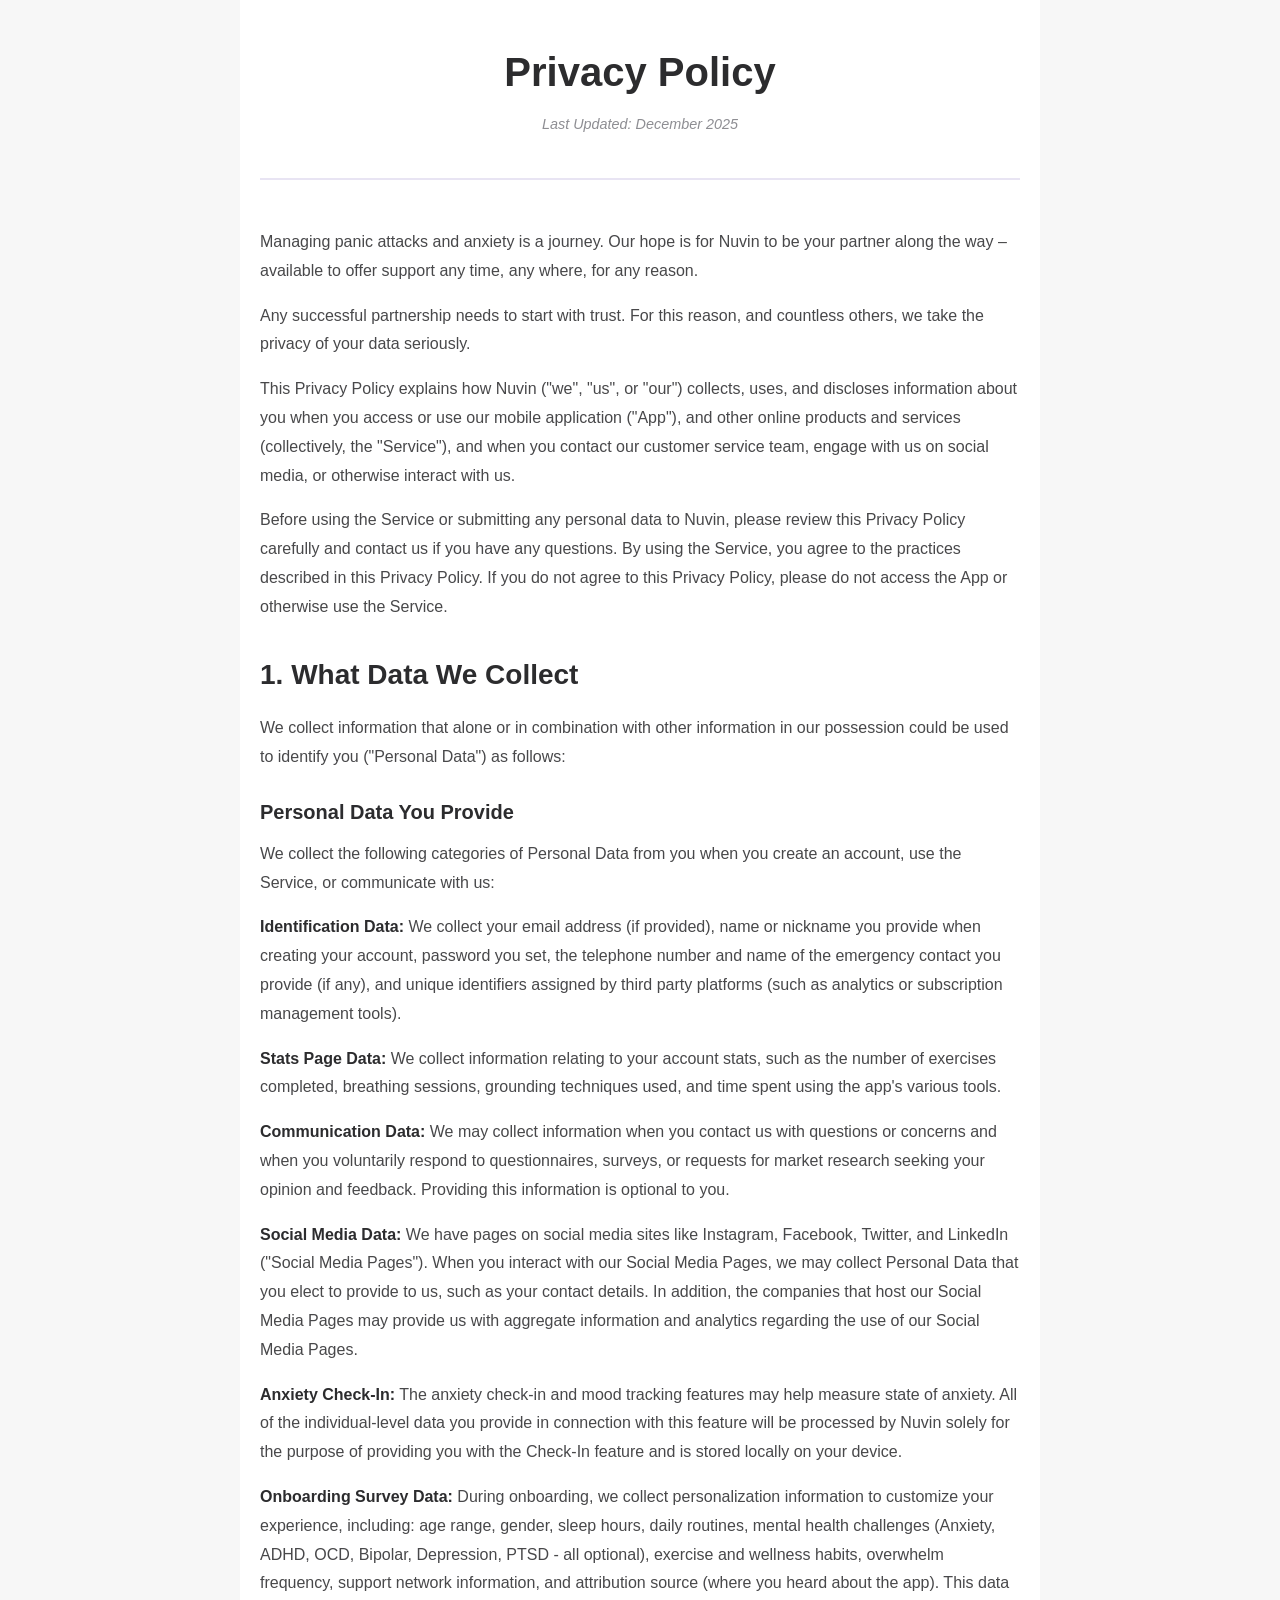
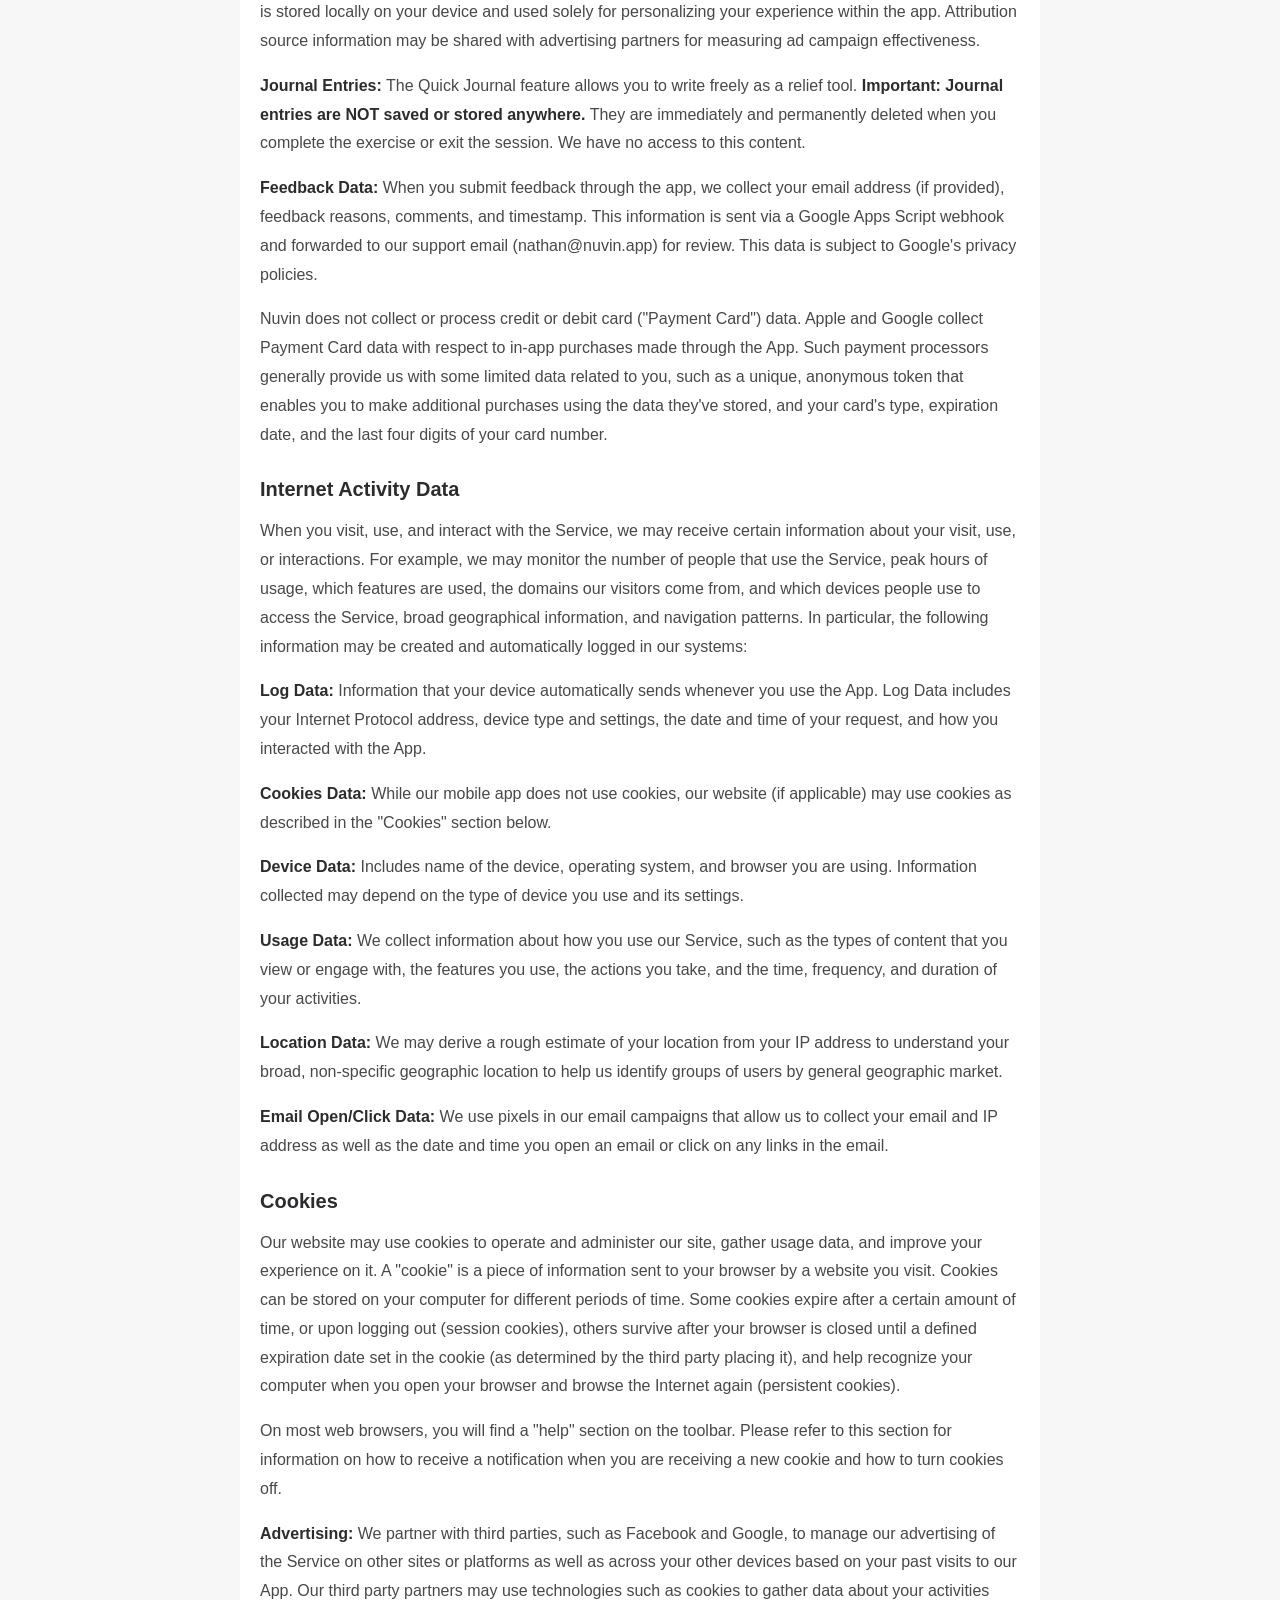
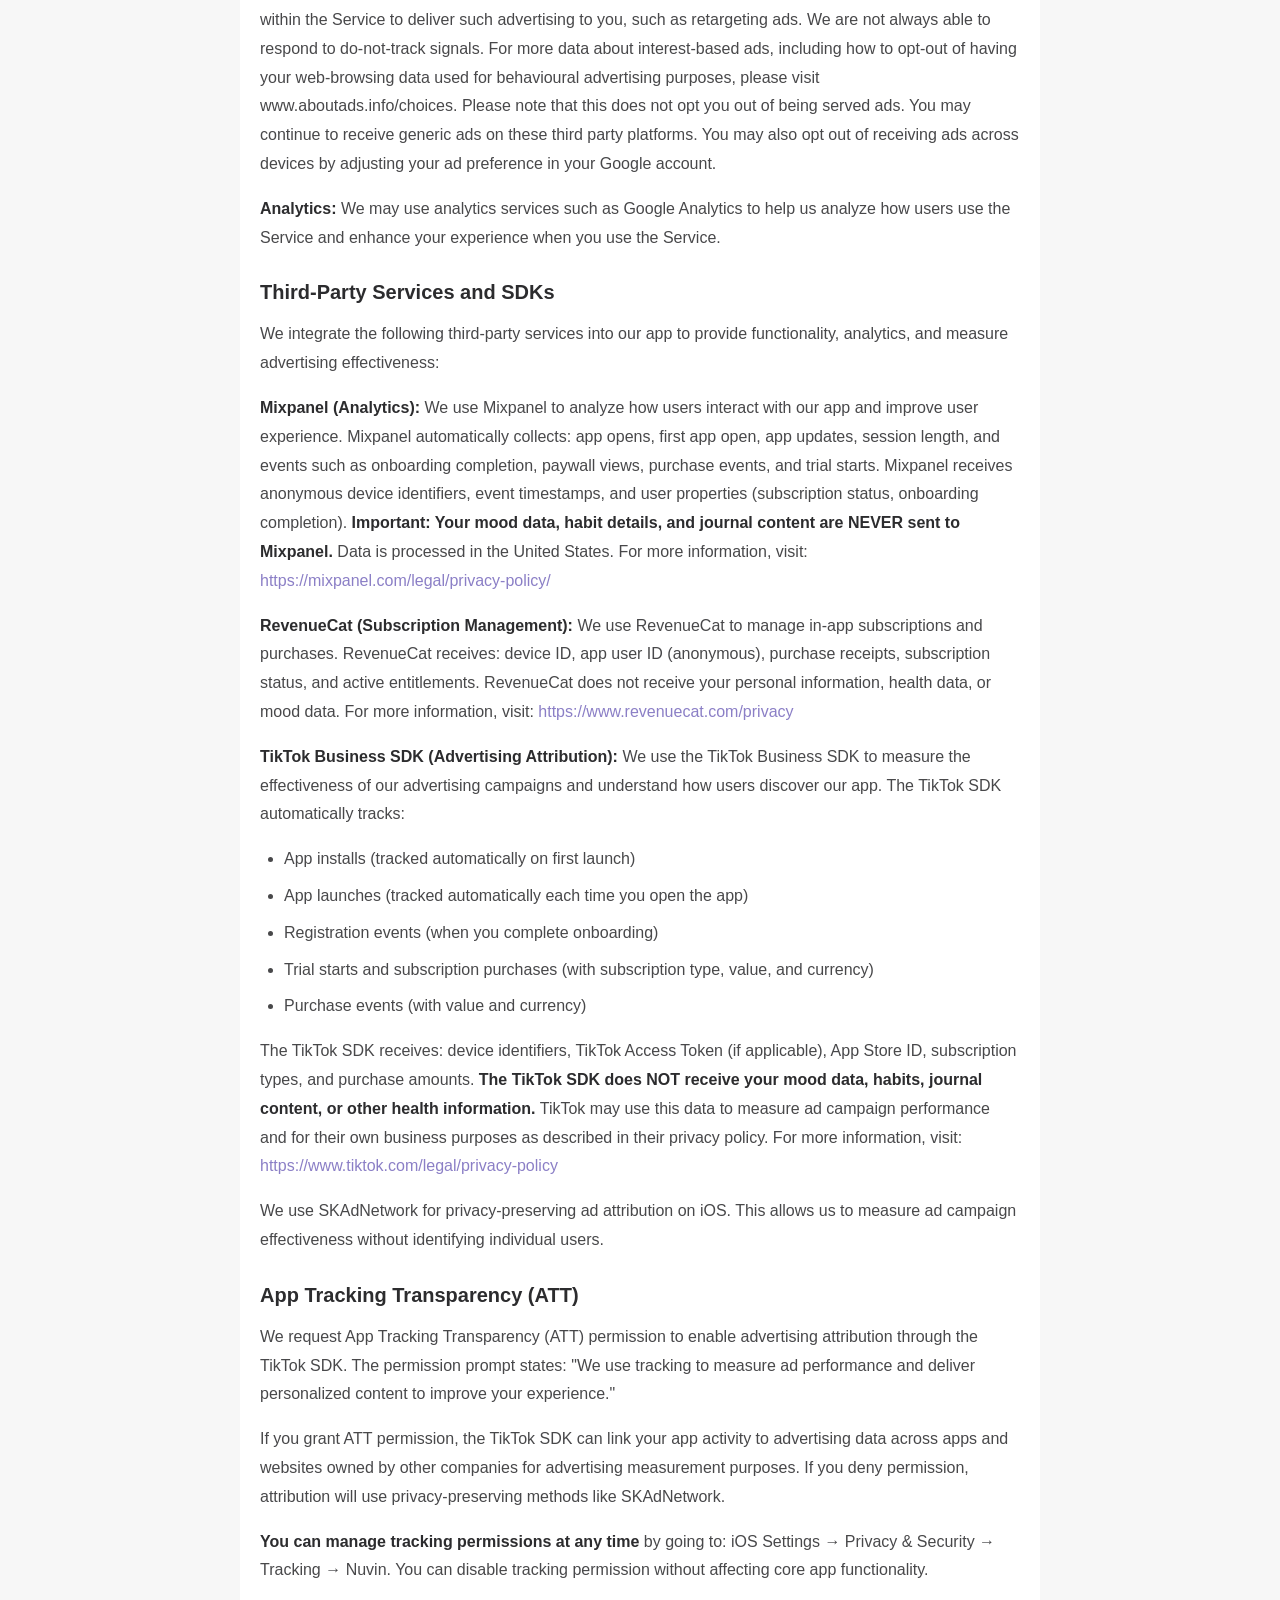
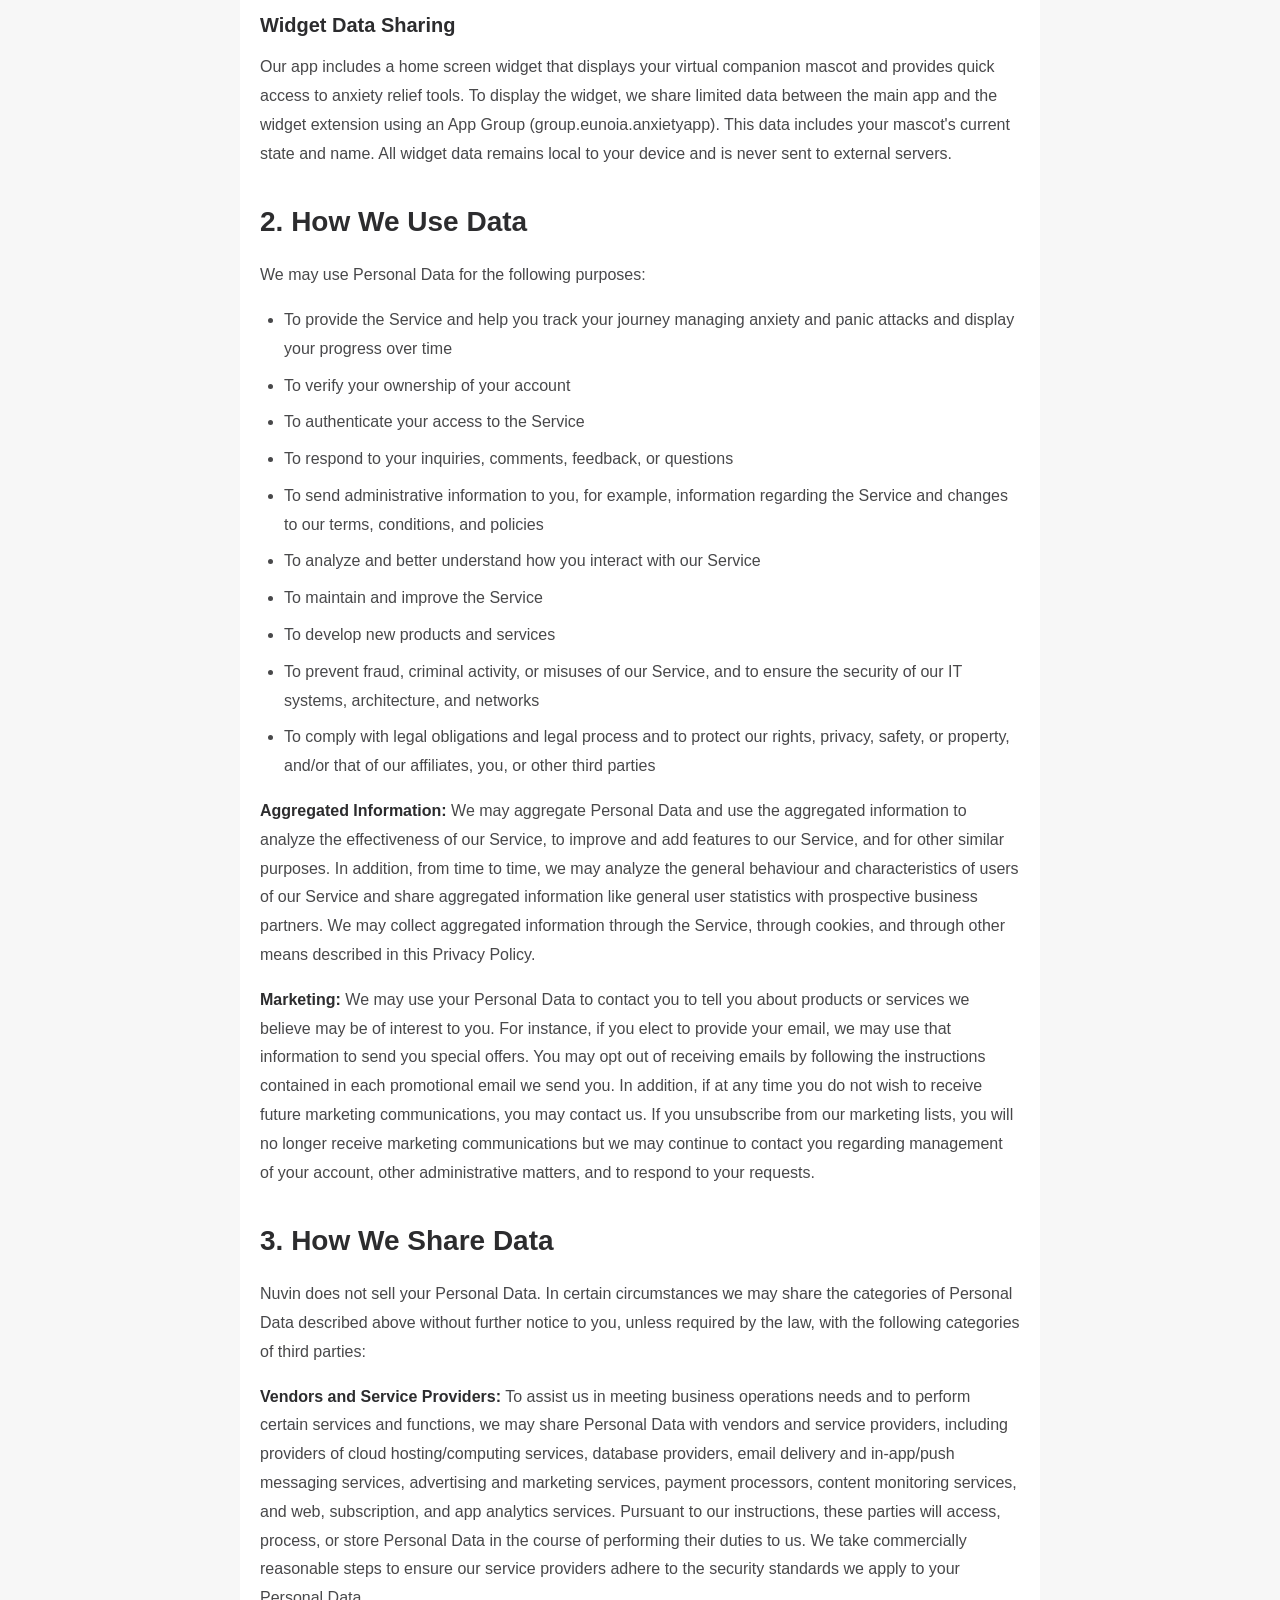
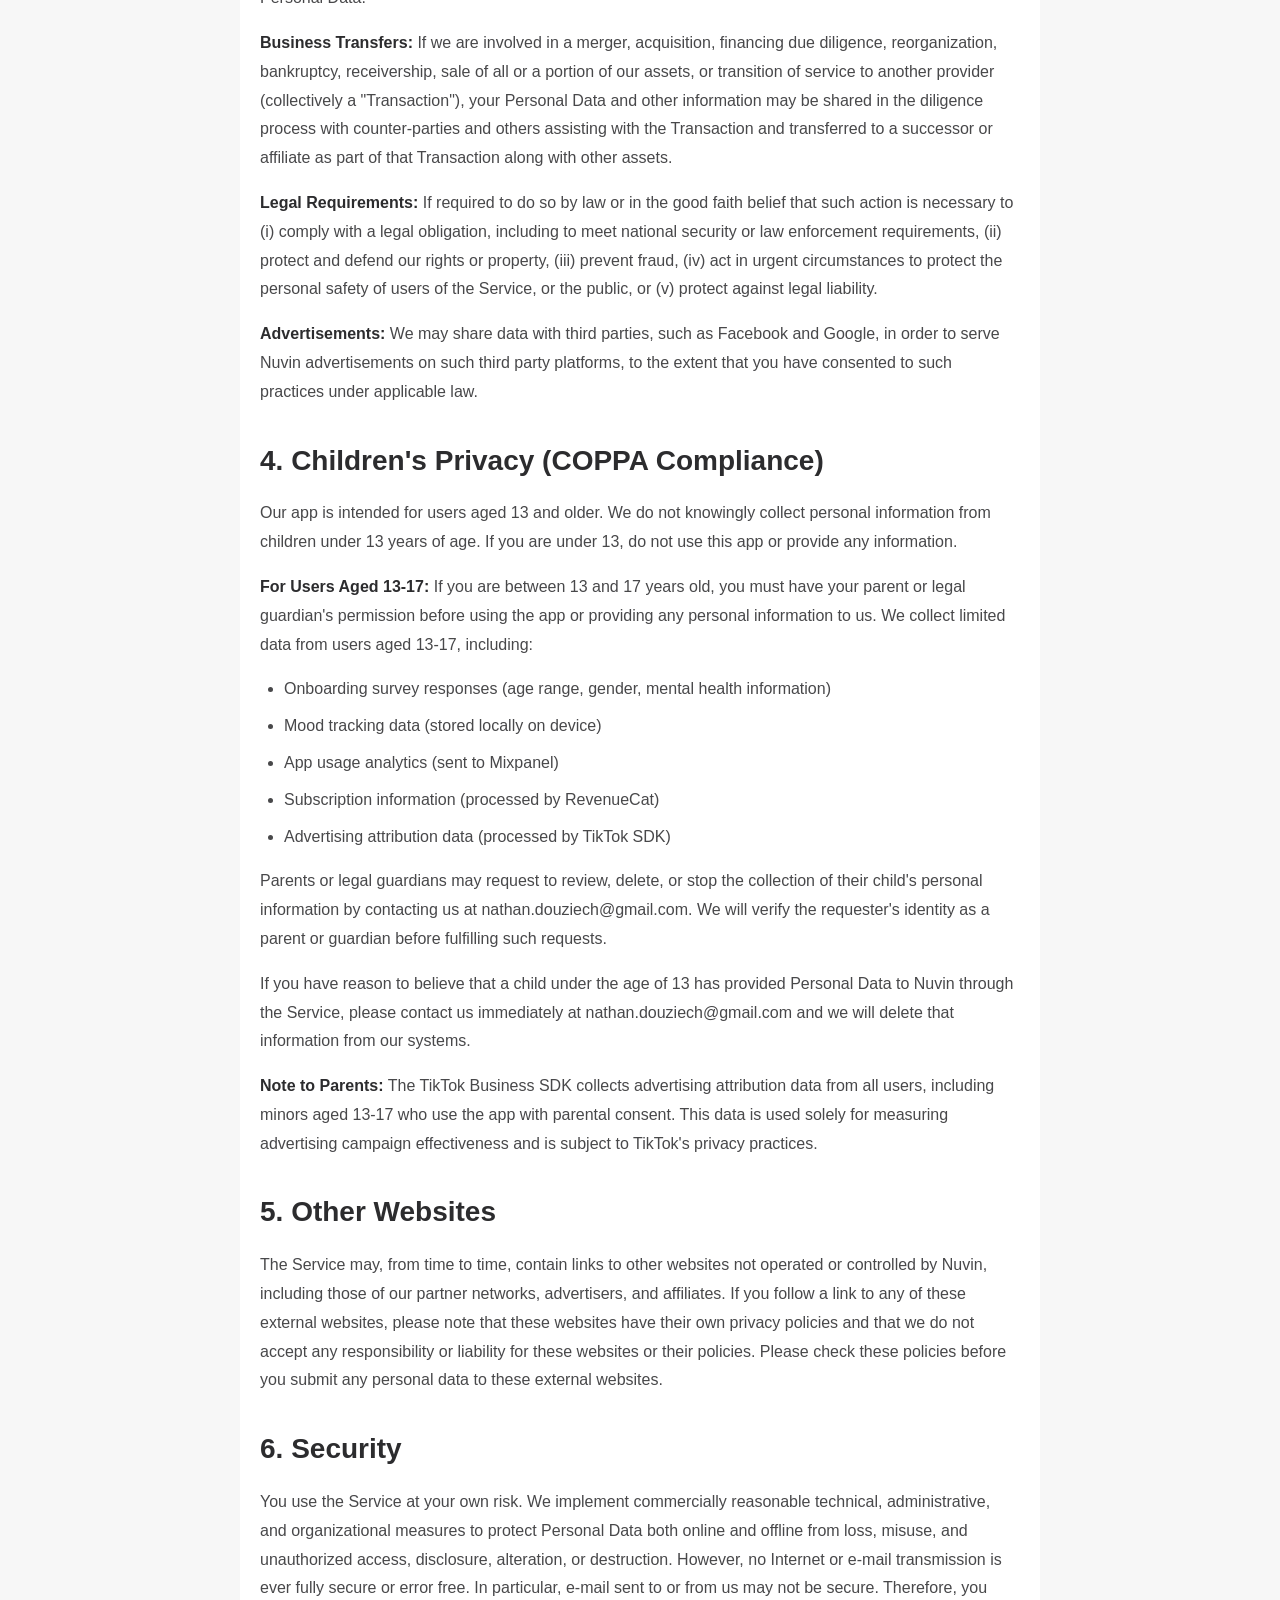
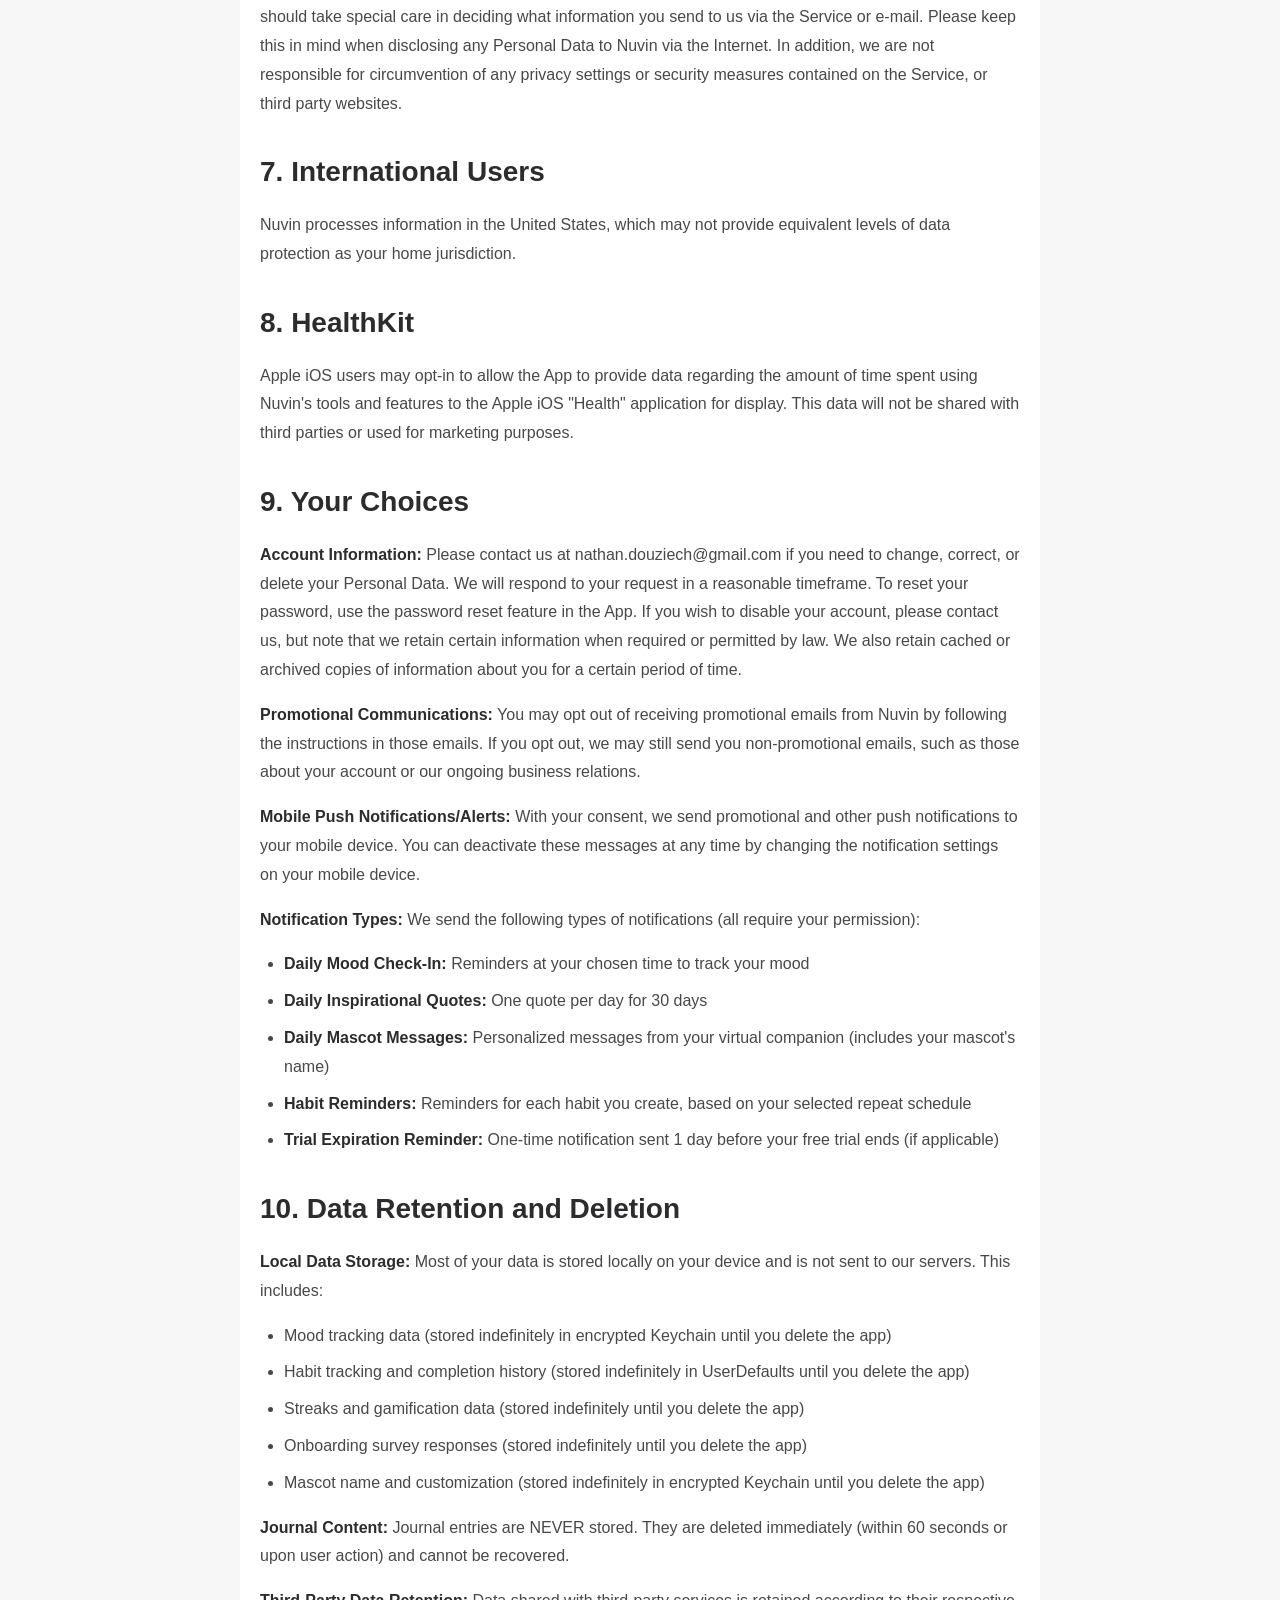
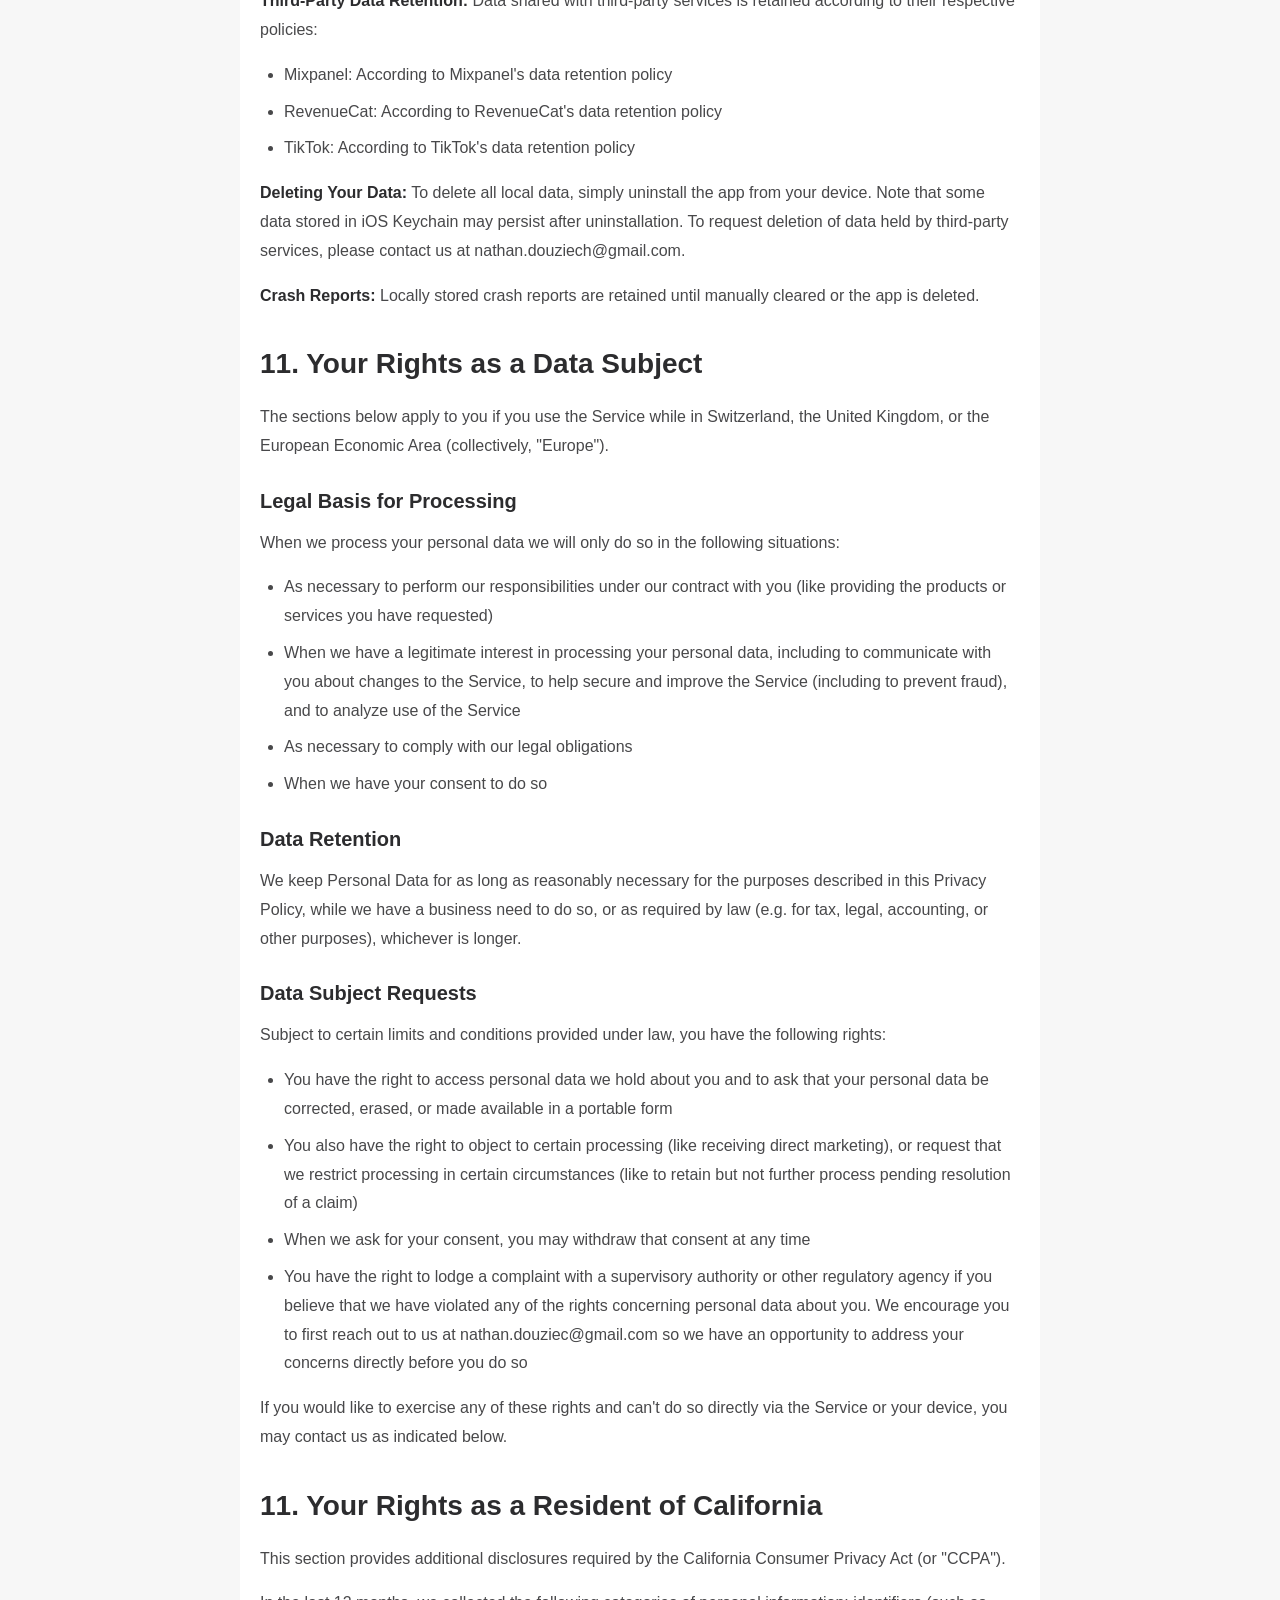
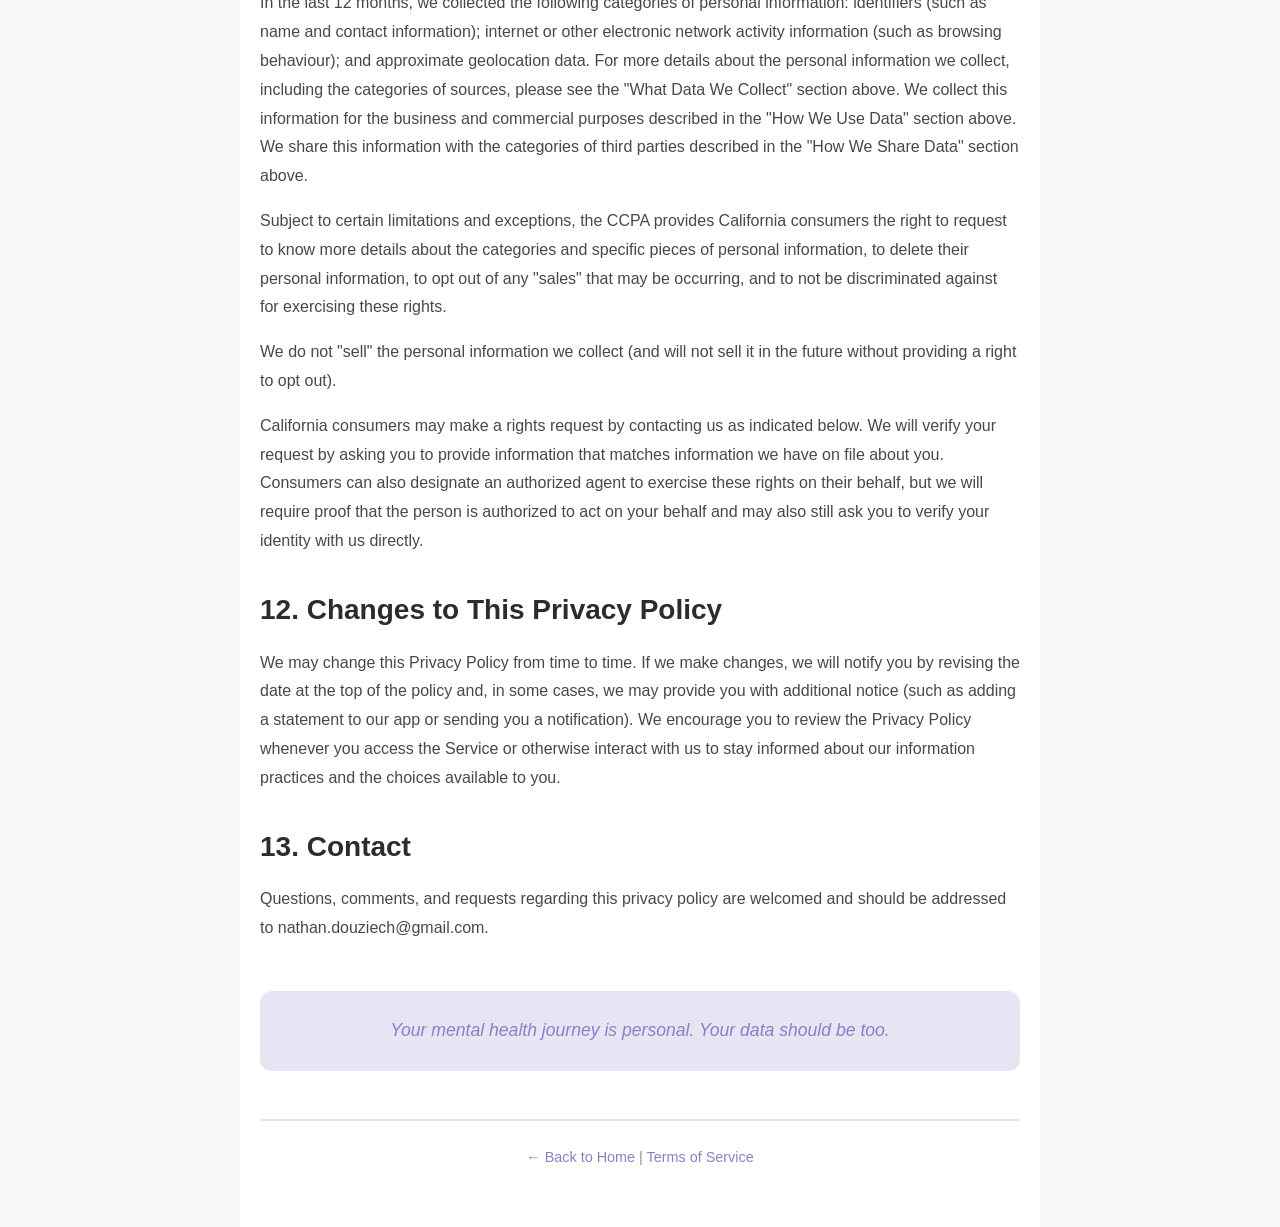
==== commit d16da848: "Update legal documents with critical compliance fixes CRITICAL UPDATES FOR APP STORE COMPLIANCE:  Pr" ====
--- a/docs/privacy.html
+++ b/docs/privacy.html
@@ -10,7 +10,7 @@
     <div class="container">
         <header>
             <h1>Privacy Policy</h1>
-            <p class="last-updated">Last Updated: January 2025</p>
+            <p class="last-updated">Last Updated: December 2025</p>
         </header>
 
         <main>
@@ -38,6 +38,12 @@
 
                 <p><strong>Anxiety Check-In:</strong> The anxiety check-in and mood tracking features may help measure state of anxiety. All of the individual-level data you provide in connection with this feature will be processed by Nuvin solely for the purpose of providing you with the Check-In feature and is stored locally on your device.</p>
 
+                <p><strong>Onboarding Survey Data:</strong> During onboarding, we collect personalization information to customize your experience, including: age range, gender, sleep hours, daily routines, mental health challenges (Anxiety, ADHD, OCD, Bipolar, Depression, PTSD - all optional), exercise and wellness habits, overwhelm frequency, support network information, and attribution source (where you heard about the app). This data is stored locally on your device and used solely for personalizing your experience within the app. Attribution source information may be shared with advertising partners for measuring ad campaign effectiveness.</p>
+
+                <p><strong>Journal Entries:</strong> The Quick Journal feature allows you to write freely as a relief tool. <strong>Important: Journal entries are NOT saved or stored anywhere.</strong> They are immediately and permanently deleted when you complete the exercise or exit the session. We have no access to this content.</p>
+
+                <p><strong>Feedback Data:</strong> When you submit feedback through the app, we collect your email address (if provided), feedback reasons, comments, and timestamp. This information is sent via a Google Apps Script webhook and forwarded to our support email (nathan@nuvin.app) for review. This data is subject to Google's privacy policies.</p>
+
                 <p>Nuvin does not collect or process credit or debit card ("Payment Card") data. Apple and Google collect Payment Card data with respect to in-app purchases made through the App. Such payment processors generally provide us with some limited data related to you, such as a unique, anonymous token that enables you to make additional purchases using the data they've stored, and your card's type, expiration date, and the last four digits of your card number.</p>
 
                 <h3>Internet Activity Data</h3>
@@ -63,6 +69,36 @@
                 <p><strong>Advertising:</strong> We partner with third parties, such as Facebook and Google, to manage our advertising of the Service on other sites or platforms as well as across your other devices based on your past visits to our App. Our third party partners may use technologies such as cookies to gather data about your activities within the Service to deliver such advertising to you, such as retargeting ads. We are not always able to respond to do-not-track signals. For more data about interest-based ads, including how to opt-out of having your web-browsing data used for behavioural advertising purposes, please visit www.aboutads.info/choices. Please note that this does not opt you out of being served ads. You may continue to receive generic ads on these third party platforms. You may also opt out of receiving ads across devices by adjusting your ad preference in your Google account.</p>
 
                 <p><strong>Analytics:</strong> We may use analytics services such as Google Analytics to help us analyze how users use the Service and enhance your experience when you use the Service.</p>
+
+                <h3>Third-Party Services and SDKs</h3>
+                <p>We integrate the following third-party services into our app to provide functionality, analytics, and measure advertising effectiveness:</p>
+
+                <p><strong>Mixpanel (Analytics):</strong> We use Mixpanel to analyze how users interact with our app and improve user experience. Mixpanel automatically collects: app opens, first app open, app updates, session length, and events such as onboarding completion, paywall views, purchase events, and trial starts. Mixpanel receives anonymous device identifiers, event timestamps, and user properties (subscription status, onboarding completion). <strong>Important: Your mood data, habit details, and journal content are NEVER sent to Mixpanel.</strong> Data is processed in the United States. For more information, visit: <a href="https://mixpanel.com/legal/privacy-policy/" target="_blank">https://mixpanel.com/legal/privacy-policy/</a></p>
+
+                <p><strong>RevenueCat (Subscription Management):</strong> We use RevenueCat to manage in-app subscriptions and purchases. RevenueCat receives: device ID, app user ID (anonymous), purchase receipts, subscription status, and active entitlements. RevenueCat does not receive your personal information, health data, or mood data. For more information, visit: <a href="https://www.revenuecat.com/privacy" target="_blank">https://www.revenuecat.com/privacy</a></p>
+
+                <p><strong>TikTok Business SDK (Advertising Attribution):</strong> We use the TikTok Business SDK to measure the effectiveness of our advertising campaigns and understand how users discover our app. The TikTok SDK automatically tracks:
+                </p>
+                <ul>
+                    <li>App installs (tracked automatically on first launch)</li>
+                    <li>App launches (tracked automatically each time you open the app)</li>
+                    <li>Registration events (when you complete onboarding)</li>
+                    <li>Trial starts and subscription purchases (with subscription type, value, and currency)</li>
+                    <li>Purchase events (with value and currency)</li>
+                </ul>
+                <p>The TikTok SDK receives: device identifiers, TikTok Access Token (if applicable), App Store ID, subscription types, and purchase amounts. <strong>The TikTok SDK does NOT receive your mood data, habits, journal content, or other health information.</strong> TikTok may use this data to measure ad campaign performance and for their own business purposes as described in their privacy policy. For more information, visit: <a href="https://www.tiktok.com/legal/privacy-policy" target="_blank">https://www.tiktok.com/legal/privacy-policy</a></p>
+
+                <p>We use SKAdNetwork for privacy-preserving ad attribution on iOS. This allows us to measure ad campaign effectiveness without identifying individual users.</p>
+
+                <h3>App Tracking Transparency (ATT)</h3>
+                <p>We request App Tracking Transparency (ATT) permission to enable advertising attribution through the TikTok SDK. The permission prompt states: "We use tracking to measure ad performance and deliver personalized content to improve your experience."</p>
+
+                <p>If you grant ATT permission, the TikTok SDK can link your app activity to advertising data across apps and websites owned by other companies for advertising measurement purposes. If you deny permission, attribution will use privacy-preserving methods like SKAdNetwork.</p>
+
+                <p><strong>You can manage tracking permissions at any time</strong> by going to: iOS Settings → Privacy & Security → Tracking → Nuvin. You can disable tracking permission without affecting core app functionality.</p>
+
+                <h3>Widget Data Sharing</h3>
+                <p>Our app includes a home screen widget that displays your virtual companion mascot and provides quick access to anxiety relief tools. To display the widget, we share limited data between the main app and the widget extension using an App Group (group.eunoia.anxietyapp). This data includes your mascot's current state and name. All widget data remains local to your device and is never sent to external servers.</p>
             </section>
 
             <section>
@@ -100,9 +136,23 @@
             </section>
 
             <section>
-                <h2>4. Children</h2>
-                <p>Our Service is not directed to children who are under the age of 18. If you are younger than 18 years of age, you must get consent from your parent or legal guardian before you provide any Personal Information to us.</p>
-                <p>If you have reason to believe that a child under the age of 18 has provided Personal Data to Nuvin through the Service that was not provided with parental consent, please contact us as indicated below and we will endeavour to delete that information from our databases.</p>
+                <h2>4. Children's Privacy (COPPA Compliance)</h2>
+                <p>Our app is intended for users aged 13 and older. We do not knowingly collect personal information from children under 13 years of age. If you are under 13, do not use this app or provide any information.</p>
+
+                <p><strong>For Users Aged 13-17:</strong> If you are between 13 and 17 years old, you must have your parent or legal guardian's permission before using the app or providing any personal information to us. We collect limited data from users aged 13-17, including:</p>
+                <ul>
+                    <li>Onboarding survey responses (age range, gender, mental health information)</li>
+                    <li>Mood tracking data (stored locally on device)</li>
+                    <li>App usage analytics (sent to Mixpanel)</li>
+                    <li>Subscription information (processed by RevenueCat)</li>
+                    <li>Advertising attribution data (processed by TikTok SDK)</li>
+                </ul>
+
+                <p>Parents or legal guardians may request to review, delete, or stop the collection of their child's personal information by contacting us at nathan.douziech@gmail.com. We will verify the requester's identity as a parent or guardian before fulfilling such requests.</p>
+
+                <p>If you have reason to believe that a child under the age of 13 has provided Personal Data to Nuvin through the Service, please contact us immediately at nathan.douziech@gmail.com and we will delete that information from our systems.</p>
+
+                <p><strong>Note to Parents:</strong> The TikTok Business SDK collects advertising attribution data from all users, including minors aged 13-17 who use the app with parental consent. This data is used solely for measuring advertising campaign effectiveness and is subject to TikTok's privacy practices.</p>
             </section>
 
             <section>
@@ -127,15 +177,49 @@
 
             <section>
                 <h2>9. Your Choices</h2>
-                <p><strong>Account Information:</strong> Please contact us at nathan.douziec@gmail.com if you need to change, correct, or delete your Personal Data. We will respond to your request in a reasonable timeframe. To reset your password, use the password reset feature in the App. If you wish to disable your account, please contact us, but note that we retain certain information when required or permitted by law. We also retain cached or archived copies of information about you for a certain period of time.</p>
+                <p><strong>Account Information:</strong> Please contact us at nathan.douziech@gmail.com if you need to change, correct, or delete your Personal Data. We will respond to your request in a reasonable timeframe. To reset your password, use the password reset feature in the App. If you wish to disable your account, please contact us, but note that we retain certain information when required or permitted by law. We also retain cached or archived copies of information about you for a certain period of time.</p>
 
                 <p><strong>Promotional Communications:</strong> You may opt out of receiving promotional emails from Nuvin by following the instructions in those emails. If you opt out, we may still send you non-promotional emails, such as those about your account or our ongoing business relations.</p>
 
                 <p><strong>Mobile Push Notifications/Alerts:</strong> With your consent, we send promotional and other push notifications to your mobile device. You can deactivate these messages at any time by changing the notification settings on your mobile device.</p>
-            </section>
-
-            <section>
-                <h2>10. Your Rights as a Data Subject</h2>
+
+                <p><strong>Notification Types:</strong> We send the following types of notifications (all require your permission):</p>
+                <ul>
+                    <li><strong>Daily Mood Check-In:</strong> Reminders at your chosen time to track your mood</li>
+                    <li><strong>Daily Inspirational Quotes:</strong> One quote per day for 30 days</li>
+                    <li><strong>Daily Mascot Messages:</strong> Personalized messages from your virtual companion (includes your mascot's name)</li>
+                    <li><strong>Habit Reminders:</strong> Reminders for each habit you create, based on your selected repeat schedule</li>
+                    <li><strong>Trial Expiration Reminder:</strong> One-time notification sent 1 day before your free trial ends (if applicable)</li>
+                </ul>
+            </section>
+
+            <section>
+                <h2>10. Data Retention and Deletion</h2>
+                <p><strong>Local Data Storage:</strong> Most of your data is stored locally on your device and is not sent to our servers. This includes:</p>
+                <ul>
+                    <li>Mood tracking data (stored indefinitely in encrypted Keychain until you delete the app)</li>
+                    <li>Habit tracking and completion history (stored indefinitely in UserDefaults until you delete the app)</li>
+                    <li>Streaks and gamification data (stored indefinitely until you delete the app)</li>
+                    <li>Onboarding survey responses (stored indefinitely until you delete the app)</li>
+                    <li>Mascot name and customization (stored indefinitely in encrypted Keychain until you delete the app)</li>
+                </ul>
+
+                <p><strong>Journal Content:</strong> Journal entries are NEVER stored. They are deleted immediately (within 60 seconds or upon user action) and cannot be recovered.</p>
+
+                <p><strong>Third-Party Data Retention:</strong> Data shared with third-party services is retained according to their respective policies:</p>
+                <ul>
+                    <li>Mixpanel: According to Mixpanel's data retention policy</li>
+                    <li>RevenueCat: According to RevenueCat's data retention policy</li>
+                    <li>TikTok: According to TikTok's data retention policy</li>
+                </ul>
+
+                <p><strong>Deleting Your Data:</strong> To delete all local data, simply uninstall the app from your device. Note that some data stored in iOS Keychain may persist after uninstallation. To request deletion of data held by third-party services, please contact us at nathan.douziech@gmail.com.</p>
+
+                <p><strong>Crash Reports:</strong> Locally stored crash reports are retained until manually cleared or the app is deleted.</p>
+            </section>
+
+            <section>
+                <h2>11. Your Rights as a Data Subject</h2>
                 <p>The sections below apply to you if you use the Service while in Switzerland, the United Kingdom, or the European Economic Area (collectively, "Europe").</p>
 
                 <h3>Legal Basis for Processing</h3>
@@ -177,7 +261,7 @@
 
             <section>
                 <h2>13. Contact</h2>
-                <p>Questions, comments, and requests regarding this privacy policy are welcomed and should be addressed to nathan.douziec@gmail.com.</p>
+                <p>Questions, comments, and requests regarding this privacy policy are welcomed and should be addressed to nathan.douziech@gmail.com.</p>
             </section>
 
             <div class="tagline">
